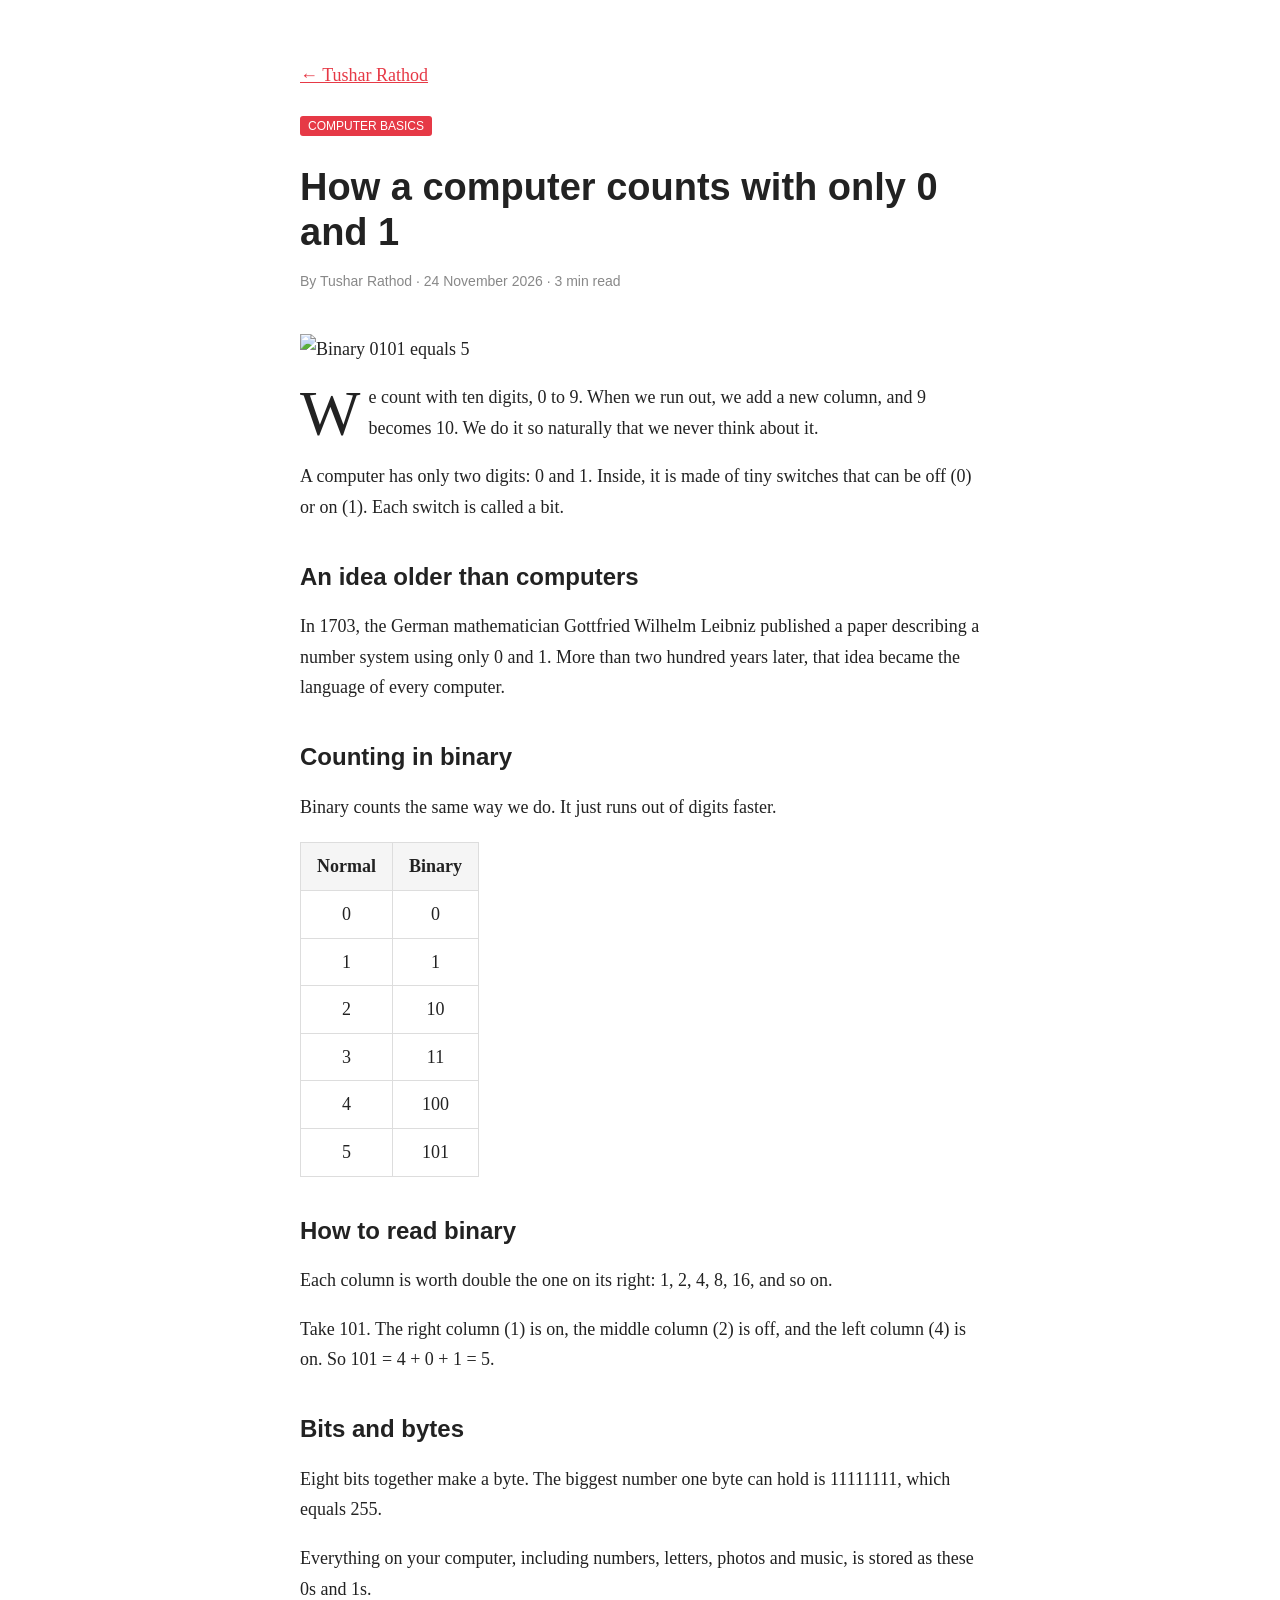
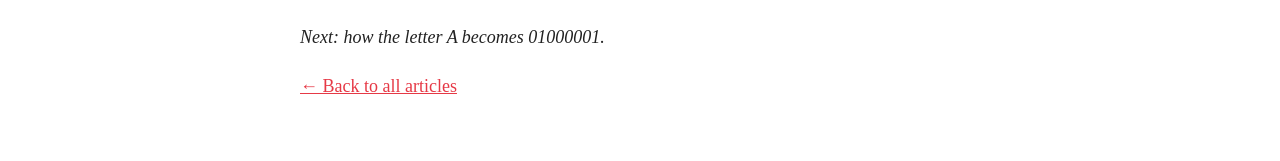
==== binary.html @ 79d94cbe "Enhance binary.html with meta tags and content updates" ====
<!DOCTYPE html>
<html>
  <head>
    <meta charset="UTF-8">
    <meta name="viewport" content="width=device-width, initial-scale=1">
    <title>How a computer counts with only 0 and 1</title>
    <link rel="stylesheet" href="style.css">
  </head>
  <body>
    <p><a href="index.html">← Tushar Rathod</a></p>

    <span class="tag">Computer Basics</span>
    <h1>How a computer counts with only 0 and 1</h1>
    <p class="meta">By Tushar Rathod · 24 November 2026 · 3 min read</p>

    <img src="binary-cover.png" alt="Binary 0101 equals 5" width="100%">

    <p class="lead">We count with ten digits, 0 to 9. When we run out, we add a new column, and 9 becomes 10. We do it so naturally that we never think about it.</p>

    <p>A computer has only two digits: 0 and 1. Inside, it is made of tiny switches that can be off (0) or on (1). Each switch is called a bit.</p>

    <h2>An idea older than computers</h2>
    <p>In 1703, the German mathematician Gottfried Wilhelm Leibniz published a paper describing a number system using only 0 and 1. More than two hundred years later, that idea became the language of every computer.</p>

    <h2>Counting in binary</h2>
    <p>Binary counts the same way we do. It just runs out of digits faster.</p>
    <table>
      <tr><th>Normal</th><th>Binary</th></tr>
      <tr><td>0</td><td>0</td></tr>
      <tr><td>1</td><td>1</td></tr>
      <tr><td>2</td><td>10</td></tr>
      <tr><td>3</td><td>11</td></tr>
      <tr><td>4</td><td>100</td></tr>
      <tr><td>5</td><td>101</td></tr>
    </table>

    <h2>How to read binary</h2>
    <p>Each column is worth double the one on its right: 1, 2, 4, 8, 16, and so on.</p>
    <p>Take 101. The right column (1) is on, the middle column (2) is off, and the left column (4) is on. So 101 = 4 + 0 + 1 = 5.</p>

    <h2>Bits and bytes</h2>
    <p>Eight bits together make a byte. The biggest number one byte can hold is 11111111, which equals 255.</p>
    <p>Everything on your computer, including numbers, letters, photos and music, is stored as these 0s and 1s.</p>

    <p><em>Next: how the letter A becomes 01000001.</em></p>

    <p><a href="index.html">← Back to all articles</a></p>
  </body>
</html>
---- style.css ----
body {
  font-family: Georgia, serif;
  max-width: 680px;
  margin: 60px auto;
  padding: 0 20px;
  font-size: 18px;
  line-height: 1.7;
  color: #222;
}

h1, h2 {
  font-family: Arial, sans-serif;
  line-height: 1.2;
}

h1 { font-size: 38px; margin-bottom: 8px; }
h2 { font-size: 24px; margin-top: 40px; }

.tag {
  background: #e63946;
  color: white;
  font-family: Arial, sans-serif;
  font-size: 12px;
  padding: 3px 8px;
  border-radius: 3px;
  text-transform: uppercase;
}

.meta {
  color: #888;
  font-family: Arial, sans-serif;
  font-size: 14px;
  margin-bottom: 40px;
}

.lead::first-letter {
  float: left;
  font-size: 64px;
  line-height: 1;
  padding-right: 8px;
}

table { border-collapse: collapse; margin: 20px 0; }
th, td { border: 1px solid #ddd; padding: 8px 16px; text-align: center; }
th { background: #f5f5f5; }

a { color: #e63946; }
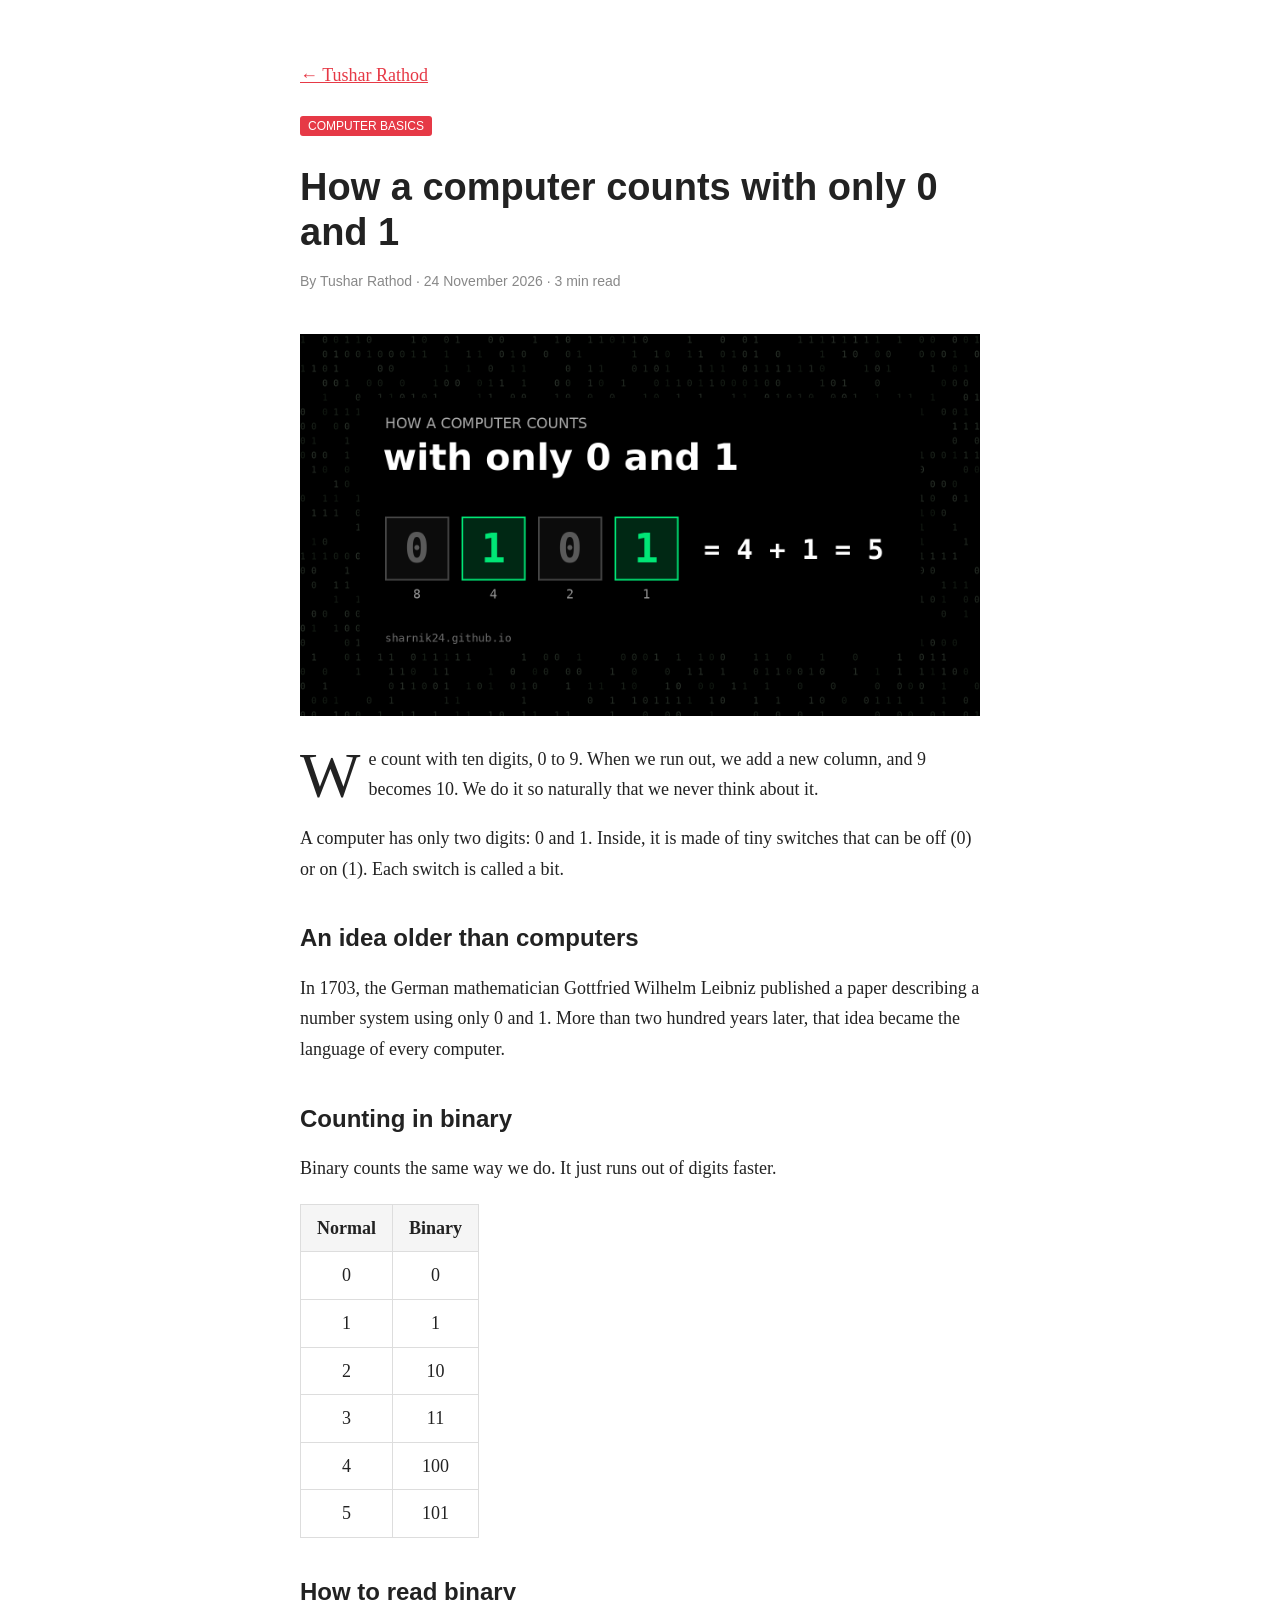
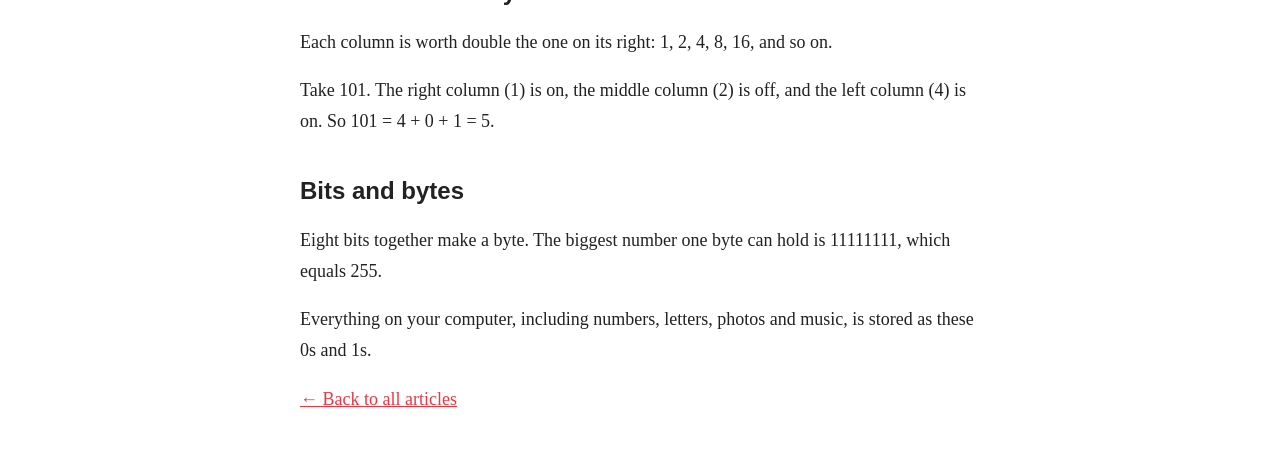
==== commit 5f2cba7d: "Remove reference to letter A in binary explanation Removed the line about how the letter A becomes 0" ====
--- a/binary.html
+++ b/binary.html
@@ -42,7 +42,7 @@
     <p>Eight bits together make a byte. The biggest number one byte can hold is 11111111, which equals 255.</p>
     <p>Everything on your computer, including numbers, letters, photos and music, is stored as these 0s and 1s.</p>
 
-    <p><em>Next: how the letter A becomes 01000001.</em></p>
+
 
     <p><a href="index.html">← Back to all articles</a></p>
   </body>
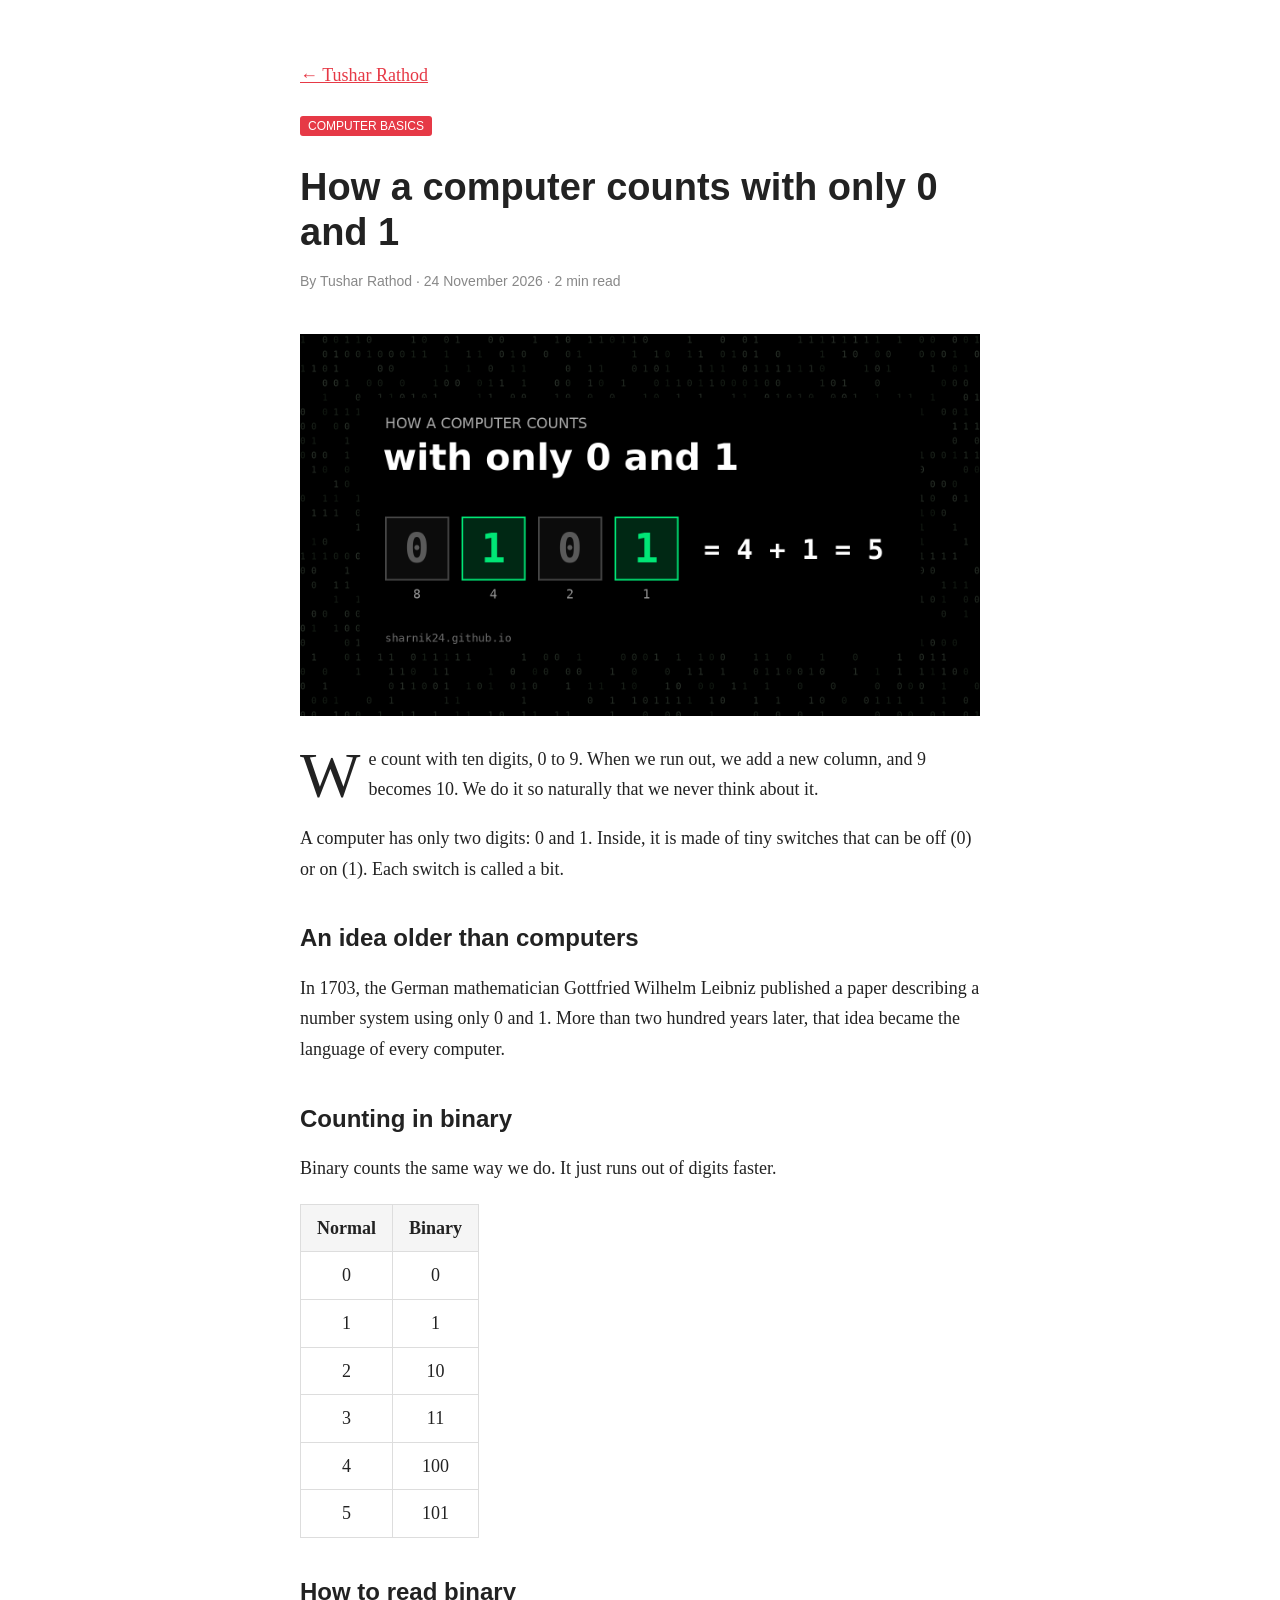
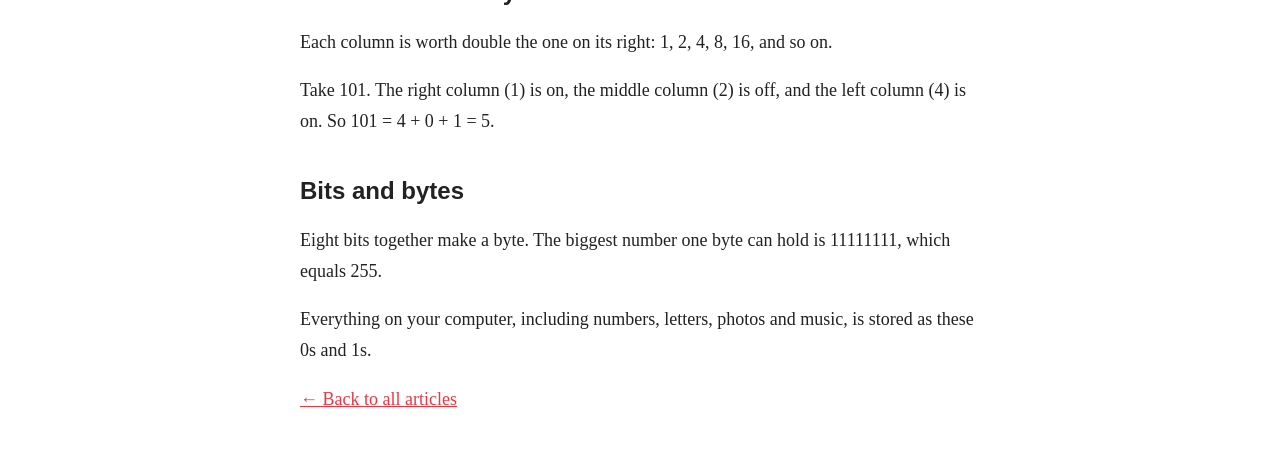
==== commit ec82efeb: "Update reading time in binary.html" ====
--- a/binary.html
+++ b/binary.html
@@ -11,7 +11,7 @@
 
     <span class="tag">Computer Basics</span>
     <h1>How a computer counts with only 0 and 1</h1>
-    <p class="meta">By Tushar Rathod · 24 November 2026 · 3 min read</p>
+    <p class="meta">By Tushar Rathod · 24 November 2026 · 2 min read</p>
 
     <img src="binary-cover.png" alt="Binary 0101 equals 5" width="100%">
 
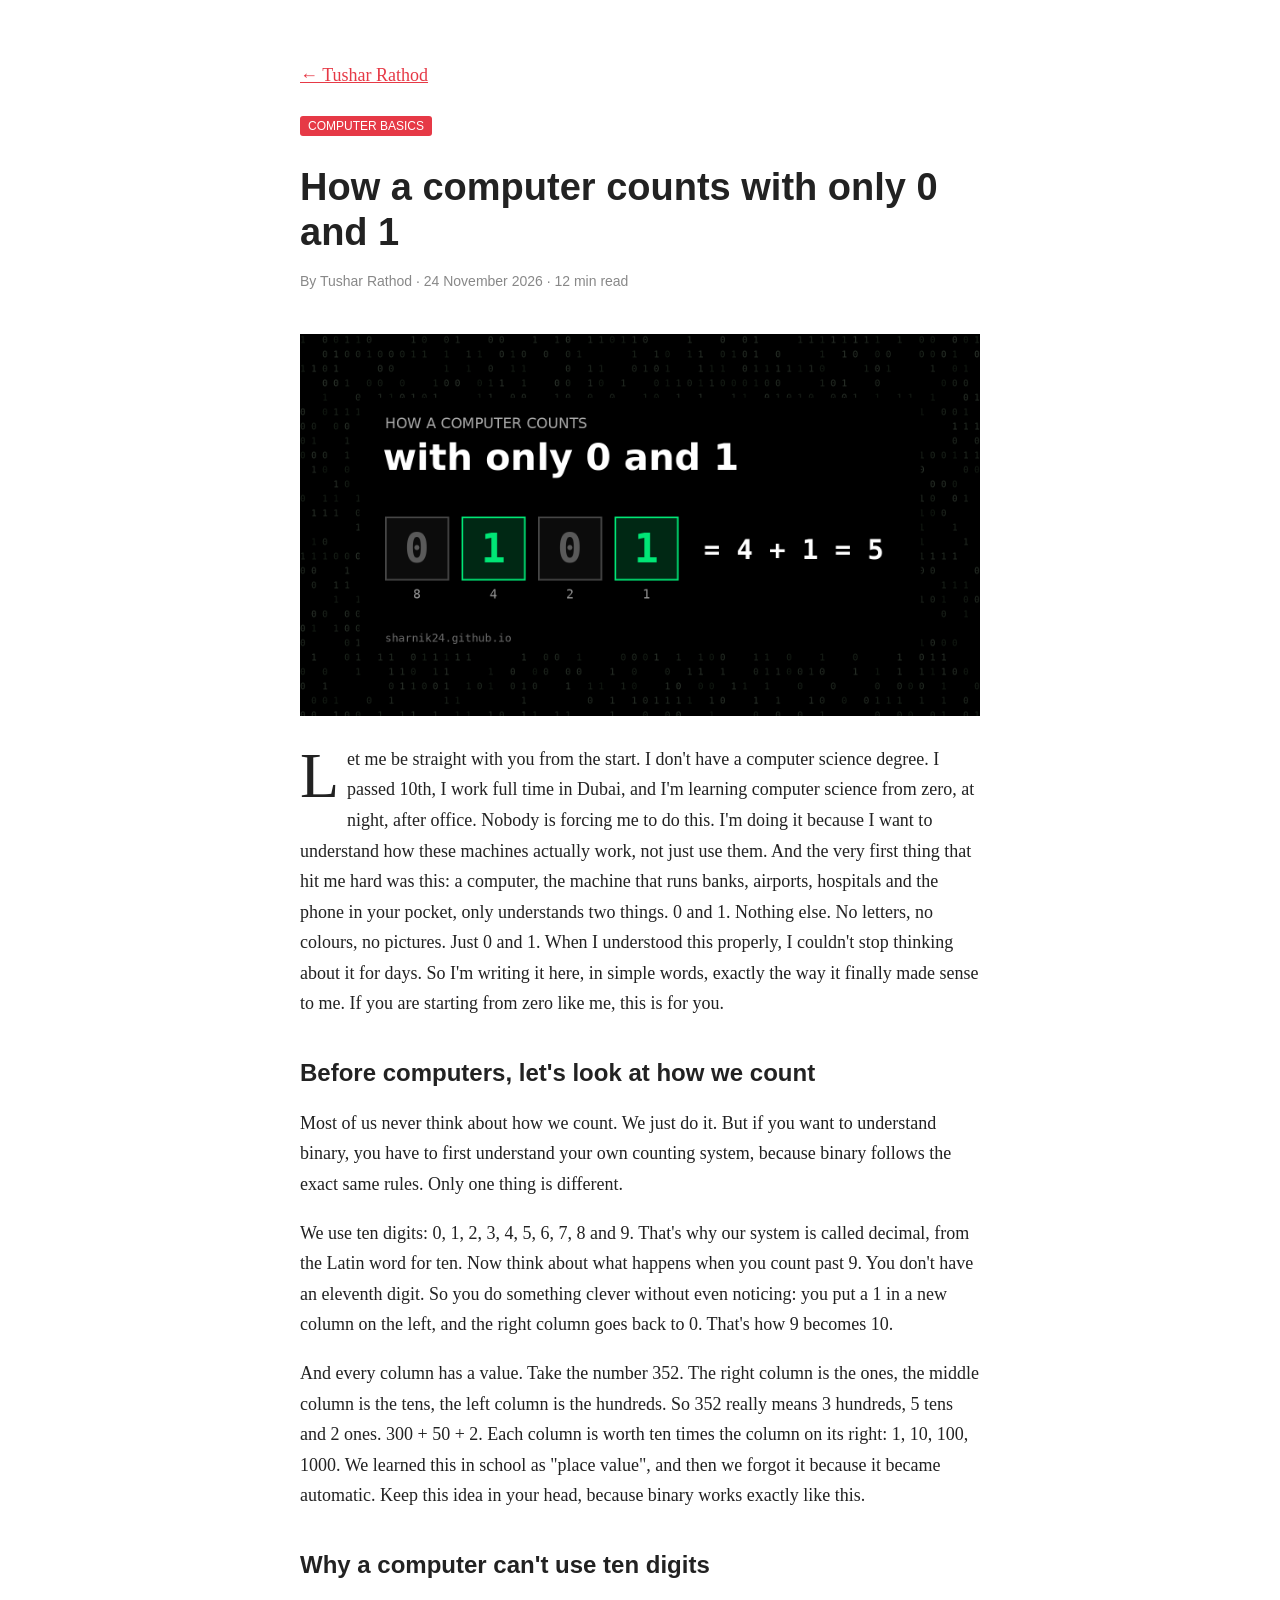
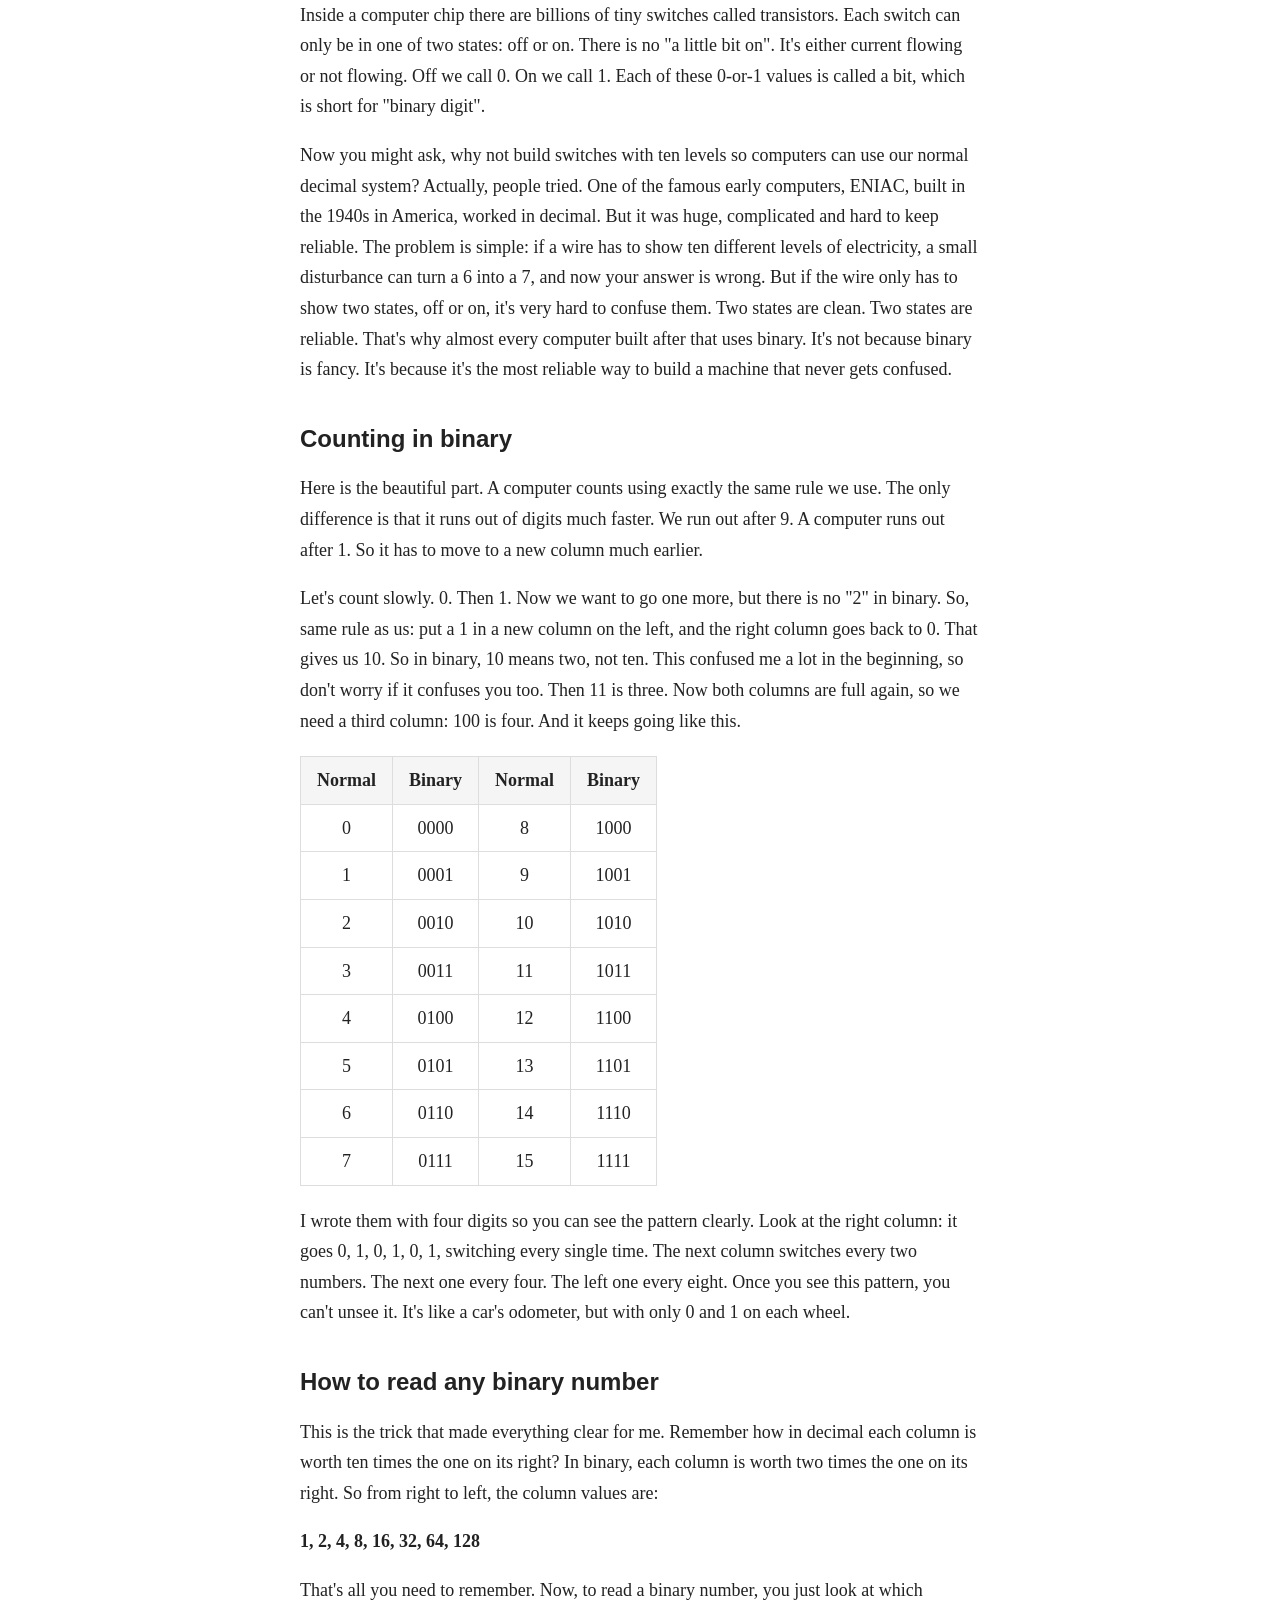
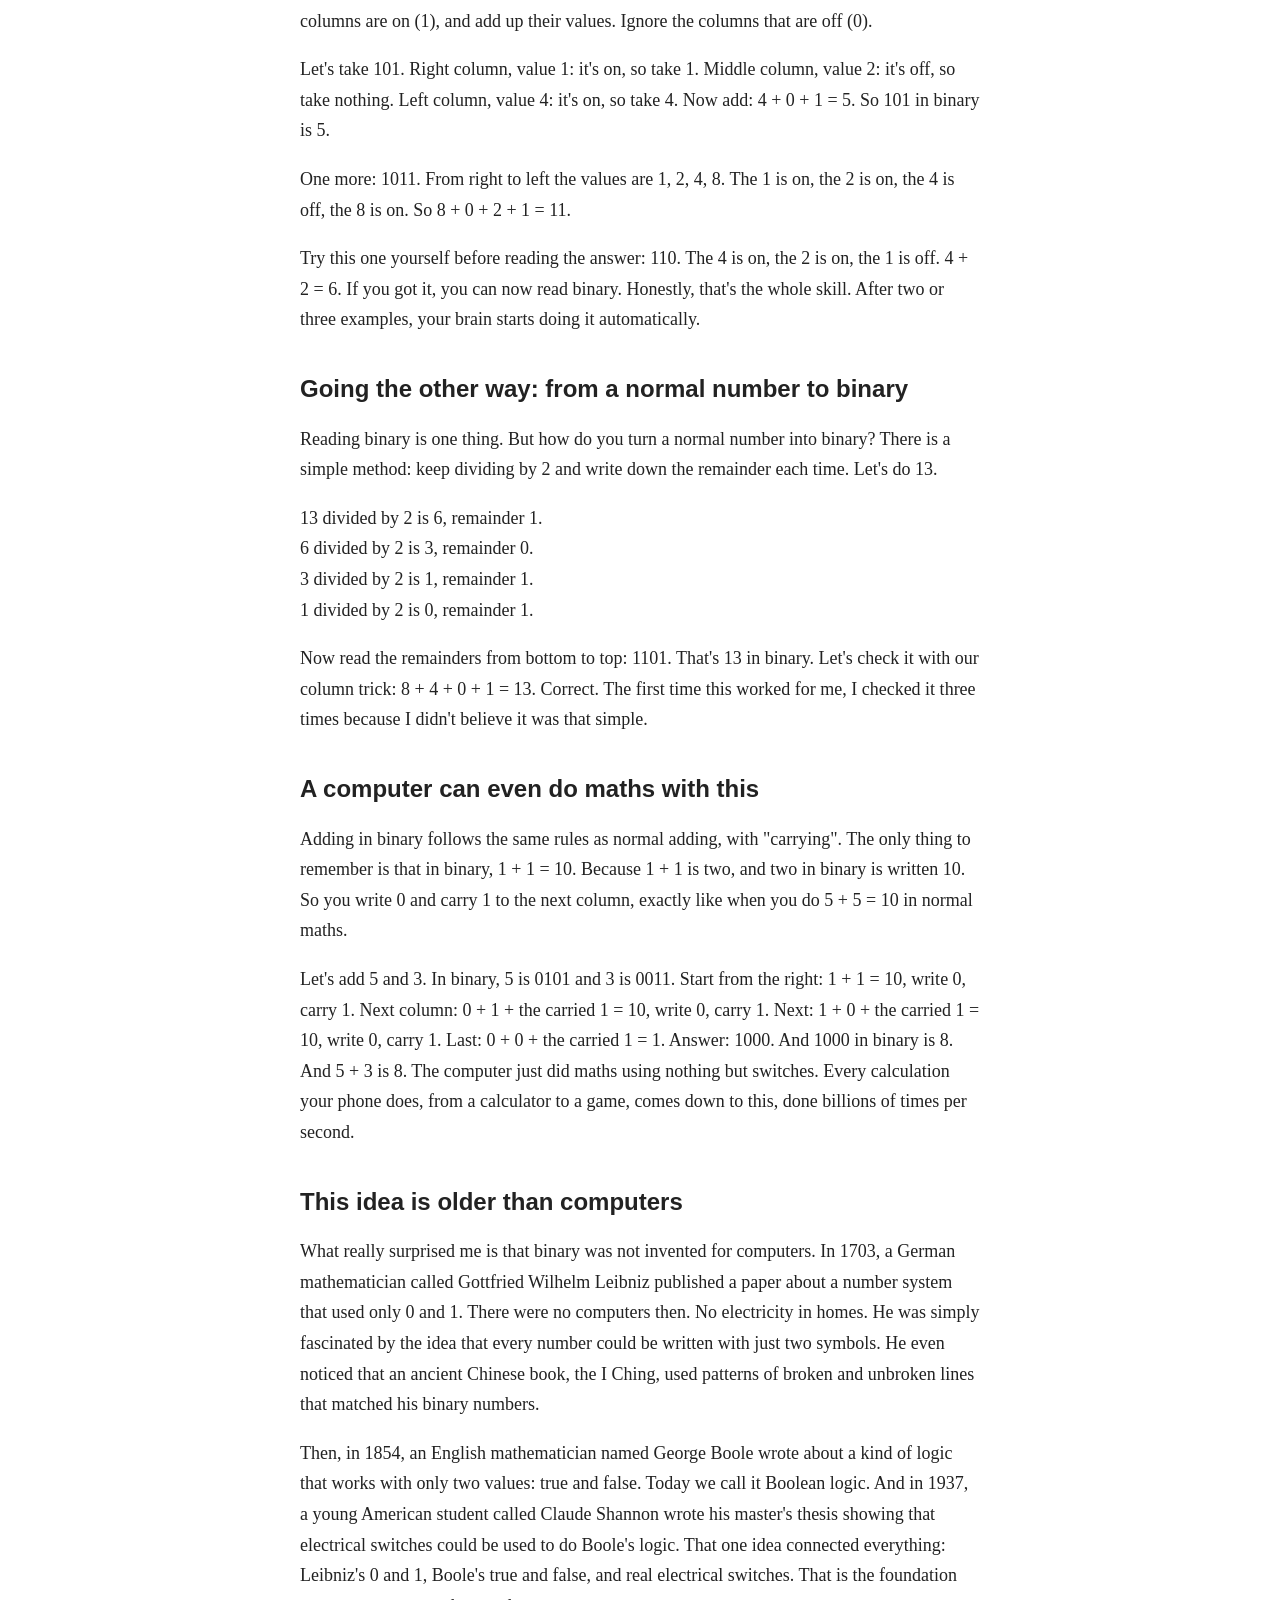
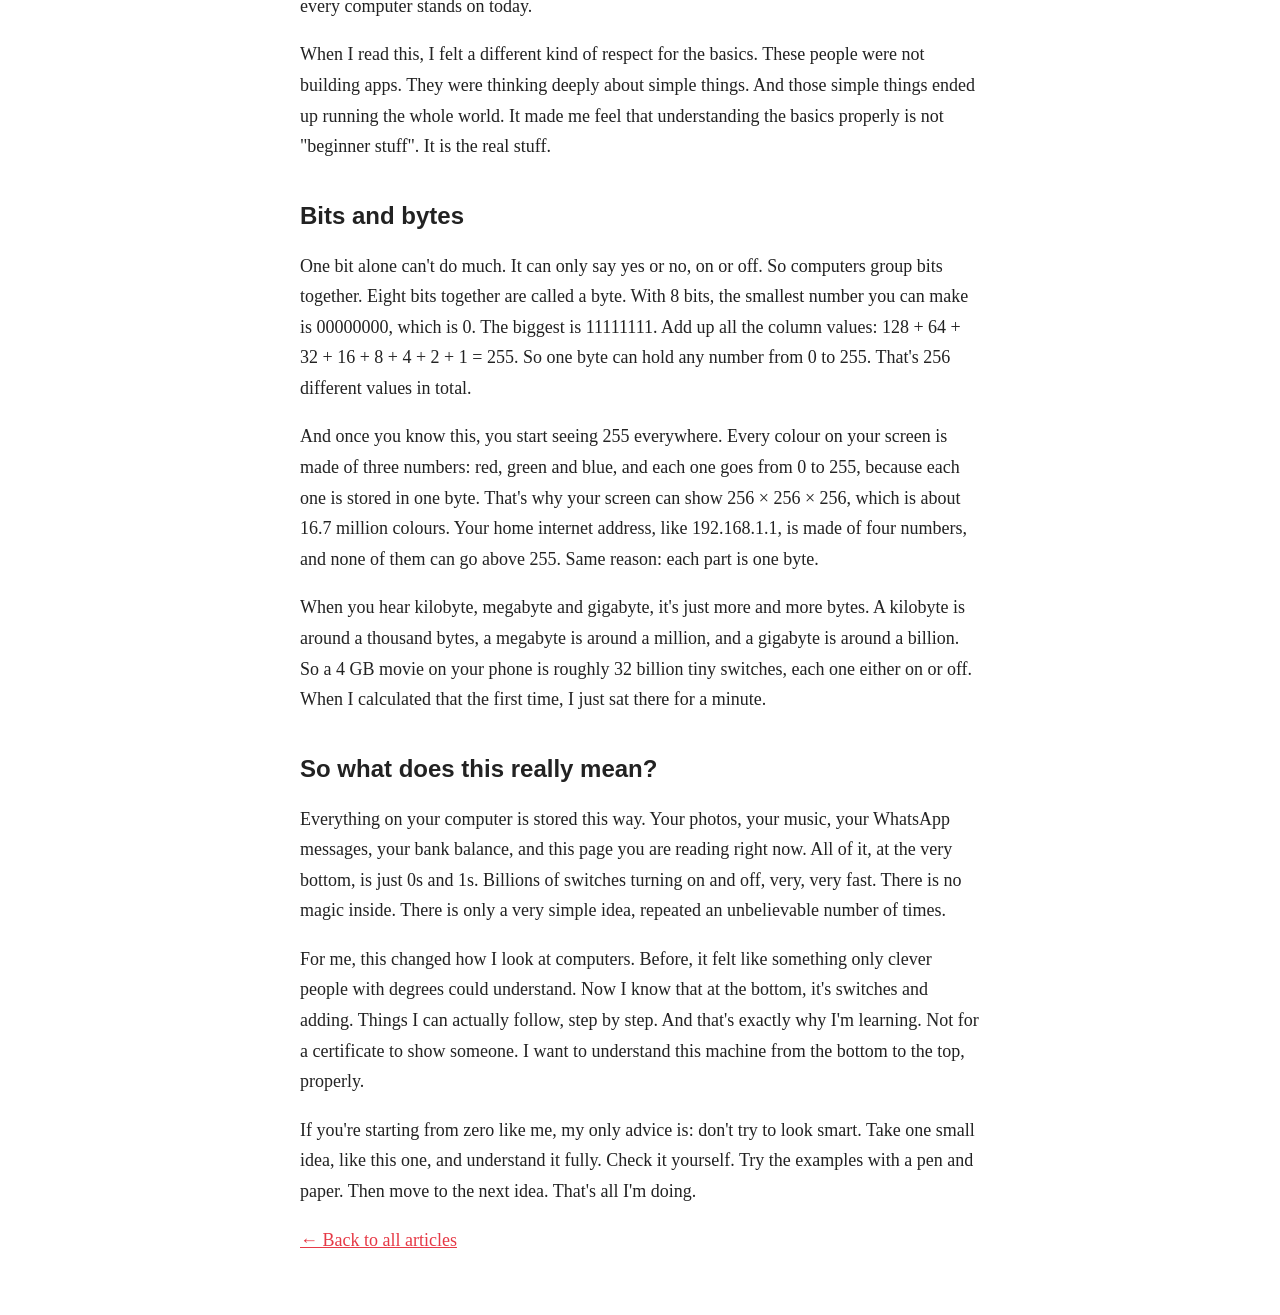
==== commit 4dd6dd49: "Update content and structure in binary.html" ====
--- a/binary.html
+++ b/binary.html
@@ -11,38 +11,73 @@
 
     <span class="tag">Computer Basics</span>
     <h1>How a computer counts with only 0 and 1</h1>
-    <p class="meta">By Tushar Rathod · 24 November 2026 · 2 min read</p>
+    <p class="meta">By Tushar Rathod · 24 November 2026 · 12 min read</p>
 
     <img src="binary-cover.png" alt="Binary 0101 equals 5" width="100%">
 
-    <p class="lead">We count with ten digits, 0 to 9. When we run out, we add a new column, and 9 becomes 10. We do it so naturally that we never think about it.</p>
+    <p class="lead">Let me be straight with you from the start. I don't have a computer science degree. I passed 10th, I work full time in Dubai, and I'm learning computer science from zero, at night, after office. Nobody is forcing me to do this. I'm doing it because I want to understand how these machines actually work, not just use them. And the very first thing that hit me hard was this: a computer, the machine that runs banks, airports, hospitals and the phone in your pocket, only understands two things. 0 and 1. Nothing else. No letters, no colours, no pictures. Just 0 and 1. When I understood this properly, I couldn't stop thinking about it for days. So I'm writing it here, in simple words, exactly the way it finally made sense to me. If you are starting from zero like me, this is for you.</p>
 
-    <p>A computer has only two digits: 0 and 1. Inside, it is made of tiny switches that can be off (0) or on (1). Each switch is called a bit.</p>
+    <h2>Before computers, let's look at how we count</h2>
+    <p>Most of us never think about how we count. We just do it. But if you want to understand binary, you have to first understand your own counting system, because binary follows the exact same rules. Only one thing is different.</p>
+    <p>We use ten digits: 0, 1, 2, 3, 4, 5, 6, 7, 8 and 9. That's why our system is called decimal, from the Latin word for ten. Now think about what happens when you count past 9. You don't have an eleventh digit. So you do something clever without even noticing: you put a 1 in a new column on the left, and the right column goes back to 0. That's how 9 becomes 10.</p>
+    <p>And every column has a value. Take the number 352. The right column is the ones, the middle column is the tens, the left column is the hundreds. So 352 really means 3 hundreds, 5 tens and 2 ones. 300 + 50 + 2. Each column is worth ten times the column on its right: 1, 10, 100, 1000. We learned this in school as "place value", and then we forgot it because it became automatic. Keep this idea in your head, because binary works exactly like this.</p>
 
-    <h2>An idea older than computers</h2>
-    <p>In 1703, the German mathematician Gottfried Wilhelm Leibniz published a paper describing a number system using only 0 and 1. More than two hundred years later, that idea became the language of every computer.</p>
+    <h2>Why a computer can't use ten digits</h2>
+    <p>Inside a computer chip there are billions of tiny switches called transistors. Each switch can only be in one of two states: off or on. There is no "a little bit on". It's either current flowing or not flowing. Off we call 0. On we call 1. Each of these 0-or-1 values is called a bit, which is short for "binary digit".</p>
+    <p>Now you might ask, why not build switches with ten levels so computers can use our normal decimal system? Actually, people tried. One of the famous early computers, ENIAC, built in the 1940s in America, worked in decimal. But it was huge, complicated and hard to keep reliable. The problem is simple: if a wire has to show ten different levels of electricity, a small disturbance can turn a 6 into a 7, and now your answer is wrong. But if the wire only has to show two states, off or on, it's very hard to confuse them. Two states are clean. Two states are reliable. That's why almost every computer built after that uses binary. It's not because binary is fancy. It's because it's the most reliable way to build a machine that never gets confused.</p>
 
     <h2>Counting in binary</h2>
-    <p>Binary counts the same way we do. It just runs out of digits faster.</p>
+    <p>Here is the beautiful part. A computer counts using exactly the same rule we use. The only difference is that it runs out of digits much faster. We run out after 9. A computer runs out after 1. So it has to move to a new column much earlier.</p>
+    <p>Let's count slowly. 0. Then 1. Now we want to go one more, but there is no "2" in binary. So, same rule as us: put a 1 in a new column on the left, and the right column goes back to 0. That gives us 10. So in binary, 10 means two, not ten. This confused me a lot in the beginning, so don't worry if it confuses you too. Then 11 is three. Now both columns are full again, so we need a third column: 100 is four. And it keeps going like this.</p>
+
     <table>
-      <tr><th>Normal</th><th>Binary</th></tr>
-      <tr><td>0</td><td>0</td></tr>
-      <tr><td>1</td><td>1</td></tr>
-      <tr><td>2</td><td>10</td></tr>
-      <tr><td>3</td><td>11</td></tr>
-      <tr><td>4</td><td>100</td></tr>
-      <tr><td>5</td><td>101</td></tr>
+      <tr><th>Normal</th><th>Binary</th><th>Normal</th><th>Binary</th></tr>
+      <tr><td>0</td><td>0000</td><td>8</td><td>1000</td></tr>
+      <tr><td>1</td><td>0001</td><td>9</td><td>1001</td></tr>
+      <tr><td>2</td><td>0010</td><td>10</td><td>1010</td></tr>
+      <tr><td>3</td><td>0011</td><td>11</td><td>1011</td></tr>
+      <tr><td>4</td><td>0100</td><td>12</td><td>1100</td></tr>
+      <tr><td>5</td><td>0101</td><td>13</td><td>1101</td></tr>
+      <tr><td>6</td><td>0110</td><td>14</td><td>1110</td></tr>
+      <tr><td>7</td><td>0111</td><td>15</td><td>1111</td></tr>
     </table>
 
-    <h2>How to read binary</h2>
-    <p>Each column is worth double the one on its right: 1, 2, 4, 8, 16, and so on.</p>
-    <p>Take 101. The right column (1) is on, the middle column (2) is off, and the left column (4) is on. So 101 = 4 + 0 + 1 = 5.</p>
+    <p>I wrote them with four digits so you can see the pattern clearly. Look at the right column: it goes 0, 1, 0, 1, 0, 1, switching every single time. The next column switches every two numbers. The next one every four. The left one every eight. Once you see this pattern, you can't unsee it. It's like a car's odometer, but with only 0 and 1 on each wheel.</p>
+
+    <h2>How to read any binary number</h2>
+    <p>This is the trick that made everything clear for me. Remember how in decimal each column is worth ten times the one on its right? In binary, each column is worth two times the one on its right. So from right to left, the column values are:</p>
+    <p><strong>1, 2, 4, 8, 16, 32, 64, 128</strong></p>
+    <p>That's all you need to remember. Now, to read a binary number, you just look at which columns are on (1), and add up their values. Ignore the columns that are off (0).</p>
+    <p>Let's take 101. Right column, value 1: it's on, so take 1. Middle column, value 2: it's off, so take nothing. Left column, value 4: it's on, so take 4. Now add: 4 + 0 + 1 = 5. So 101 in binary is 5.</p>
+    <p>One more: 1011. From right to left the values are 1, 2, 4, 8. The 1 is on, the 2 is on, the 4 is off, the 8 is on. So 8 + 0 + 2 + 1 = 11.</p>
+    <p>Try this one yourself before reading the answer: 110. The 4 is on, the 2 is on, the 1 is off. 4 + 2 = 6. If you got it, you can now read binary. Honestly, that's the whole skill. After two or three examples, your brain starts doing it automatically.</p>
+
+    <h2>Going the other way: from a normal number to binary</h2>
+    <p>Reading binary is one thing. But how do you turn a normal number into binary? There is a simple method: keep dividing by 2 and write down the remainder each time. Let's do 13.</p>
+    <p>13 divided by 2 is 6, remainder 1.<br>
+    6 divided by 2 is 3, remainder 0.<br>
+    3 divided by 2 is 1, remainder 1.<br>
+    1 divided by 2 is 0, remainder 1.</p>
+    <p>Now read the remainders from bottom to top: 1101. That's 13 in binary. Let's check it with our column trick: 8 + 4 + 0 + 1 = 13. Correct. The first time this worked for me, I checked it three times because I didn't believe it was that simple.</p>
+
+    <h2>A computer can even do maths with this</h2>
+    <p>Adding in binary follows the same rules as normal adding, with "carrying". The only thing to remember is that in binary, 1 + 1 = 10. Because 1 + 1 is two, and two in binary is written 10. So you write 0 and carry 1 to the next column, exactly like when you do 5 + 5 = 10 in normal maths.</p>
+    <p>Let's add 5 and 3. In binary, 5 is 0101 and 3 is 0011. Start from the right: 1 + 1 = 10, write 0, carry 1. Next column: 0 + 1 + the carried 1 = 10, write 0, carry 1. Next: 1 + 0 + the carried 1 = 10, write 0, carry 1. Last: 0 + 0 + the carried 1 = 1. Answer: 1000. And 1000 in binary is 8. And 5 + 3 is 8. The computer just did maths using nothing but switches. Every calculation your phone does, from a calculator to a game, comes down to this, done billions of times per second.</p>
+
+    <h2>This idea is older than computers</h2>
+    <p>What really surprised me is that binary was not invented for computers. In 1703, a German mathematician called Gottfried Wilhelm Leibniz published a paper about a number system that used only 0 and 1. There were no computers then. No electricity in homes. He was simply fascinated by the idea that every number could be written with just two symbols. He even noticed that an ancient Chinese book, the I Ching, used patterns of broken and unbroken lines that matched his binary numbers.</p>
+    <p>Then, in 1854, an English mathematician named George Boole wrote about a kind of logic that works with only two values: true and false. Today we call it Boolean logic. And in 1937, a young American student called Claude Shannon wrote his master's thesis showing that electrical switches could be used to do Boole's logic. That one idea connected everything: Leibniz's 0 and 1, Boole's true and false, and real electrical switches. That is the foundation every computer stands on today.</p>
+    <p>When I read this, I felt a different kind of respect for the basics. These people were not building apps. They were thinking deeply about simple things. And those simple things ended up running the whole world. It made me feel that understanding the basics properly is not "beginner stuff". It is the real stuff.</p>
 
     <h2>Bits and bytes</h2>
-    <p>Eight bits together make a byte. The biggest number one byte can hold is 11111111, which equals 255.</p>
-    <p>Everything on your computer, including numbers, letters, photos and music, is stored as these 0s and 1s.</p>
+    <p>One bit alone can't do much. It can only say yes or no, on or off. So computers group bits together. Eight bits together are called a byte. With 8 bits, the smallest number you can make is 00000000, which is 0. The biggest is 11111111. Add up all the column values: 128 + 64 + 32 + 16 + 8 + 4 + 2 + 1 = 255. So one byte can hold any number from 0 to 255. That's 256 different values in total.</p>
+    <p>And once you know this, you start seeing 255 everywhere. Every colour on your screen is made of three numbers: red, green and blue, and each one goes from 0 to 255, because each one is stored in one byte. That's why your screen can show 256 × 256 × 256, which is about 16.7 million colours. Your home internet address, like 192.168.1.1, is made of four numbers, and none of them can go above 255. Same reason: each part is one byte.</p>
+    <p>When you hear kilobyte, megabyte and gigabyte, it's just more and more bytes. A kilobyte is around a thousand bytes, a megabyte is around a million, and a gigabyte is around a billion. So a 4 GB movie on your phone is roughly 32 billion tiny switches, each one either on or off. When I calculated that the first time, I just sat there for a minute.</p>
 
-
+    <h2>So what does this really mean?</h2>
+    <p>Everything on your computer is stored this way. Your photos, your music, your WhatsApp messages, your bank balance, and this page you are reading right now. All of it, at the very bottom, is just 0s and 1s. Billions of switches turning on and off, very, very fast. There is no magic inside. There is only a very simple idea, repeated an unbelievable number of times.</p>
+    <p>For me, this changed how I look at computers. Before, it felt like something only clever people with degrees could understand. Now I know that at the bottom, it's switches and adding. Things I can actually follow, step by step. And that's exactly why I'm learning. Not for a certificate to show someone. I want to understand this machine from the bottom to the top, properly.</p>
+    <p>If you're starting from zero like me, my only advice is: don't try to look smart. Take one small idea, like this one, and understand it fully. Check it yourself. Try the examples with a pen and paper. Then move to the next idea. That's all I'm doing.</p>
 
     <p><a href="index.html">← Back to all articles</a></p>
   </body>
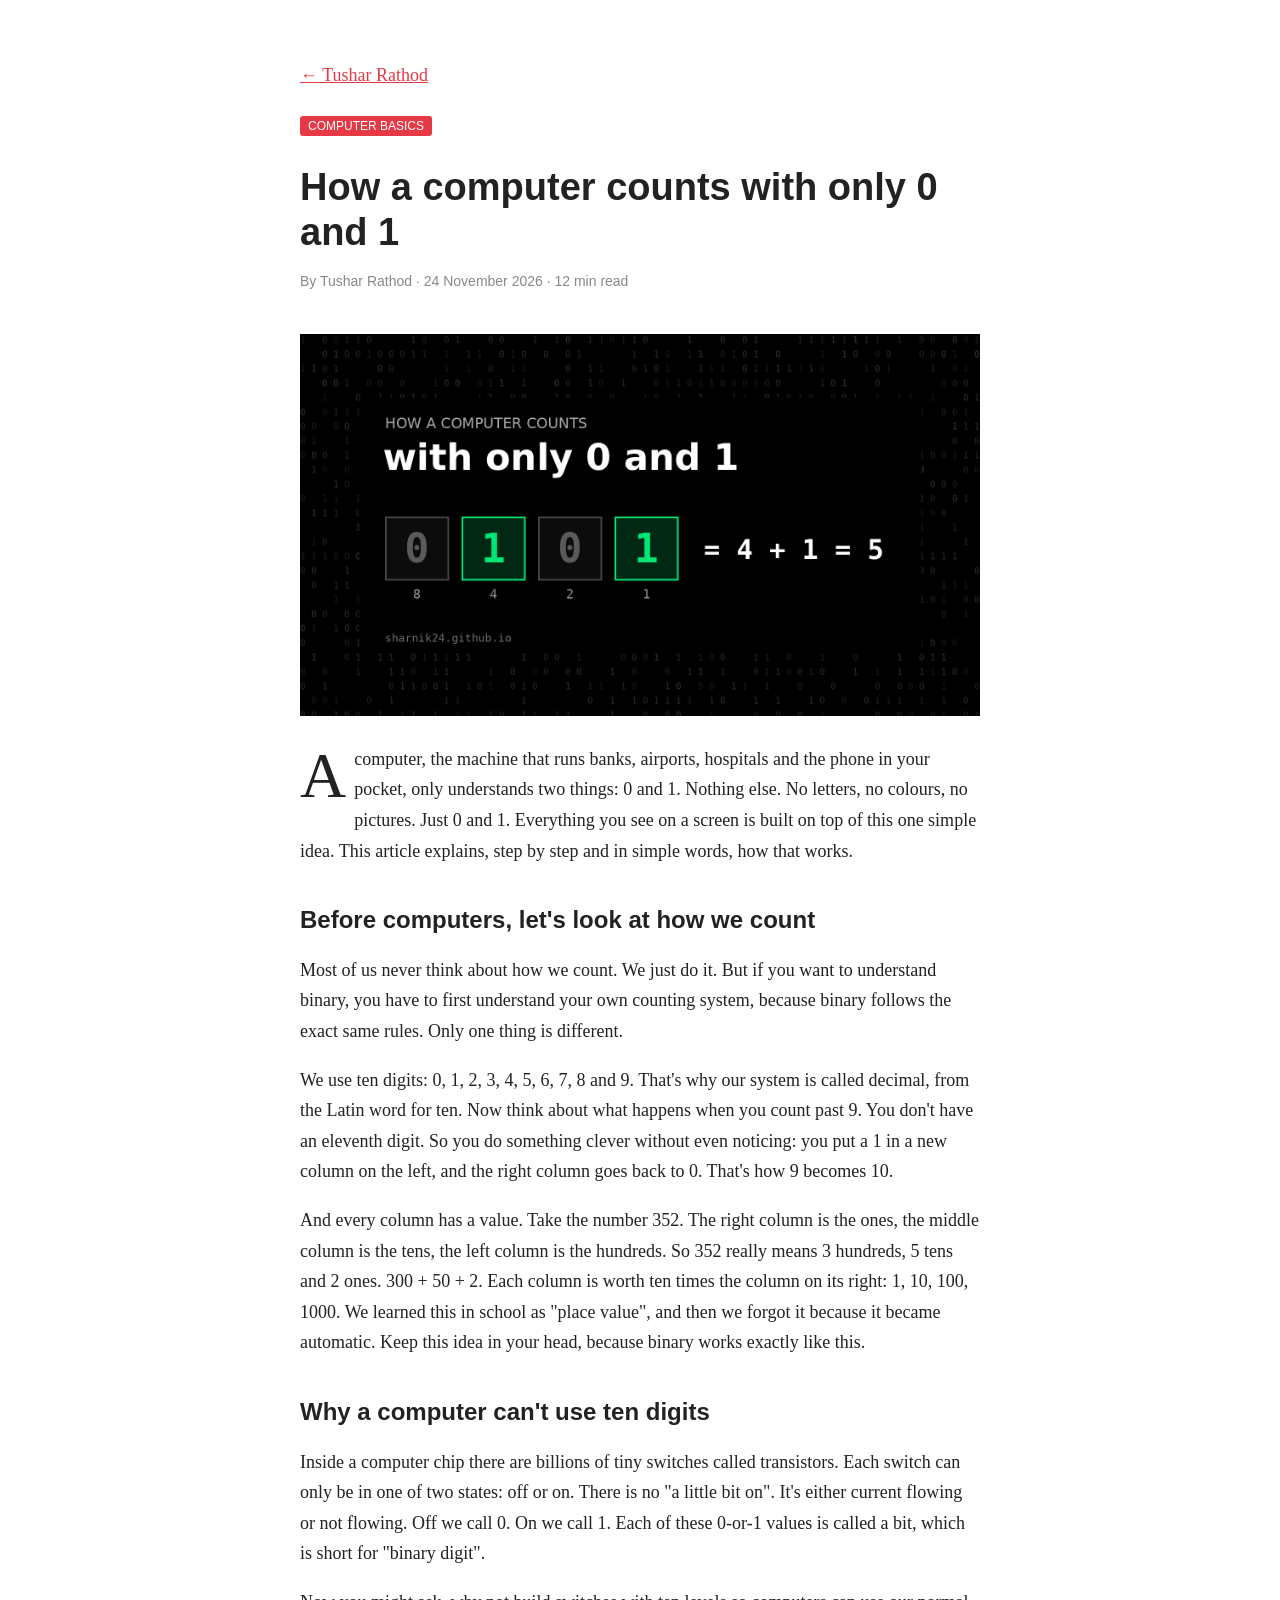
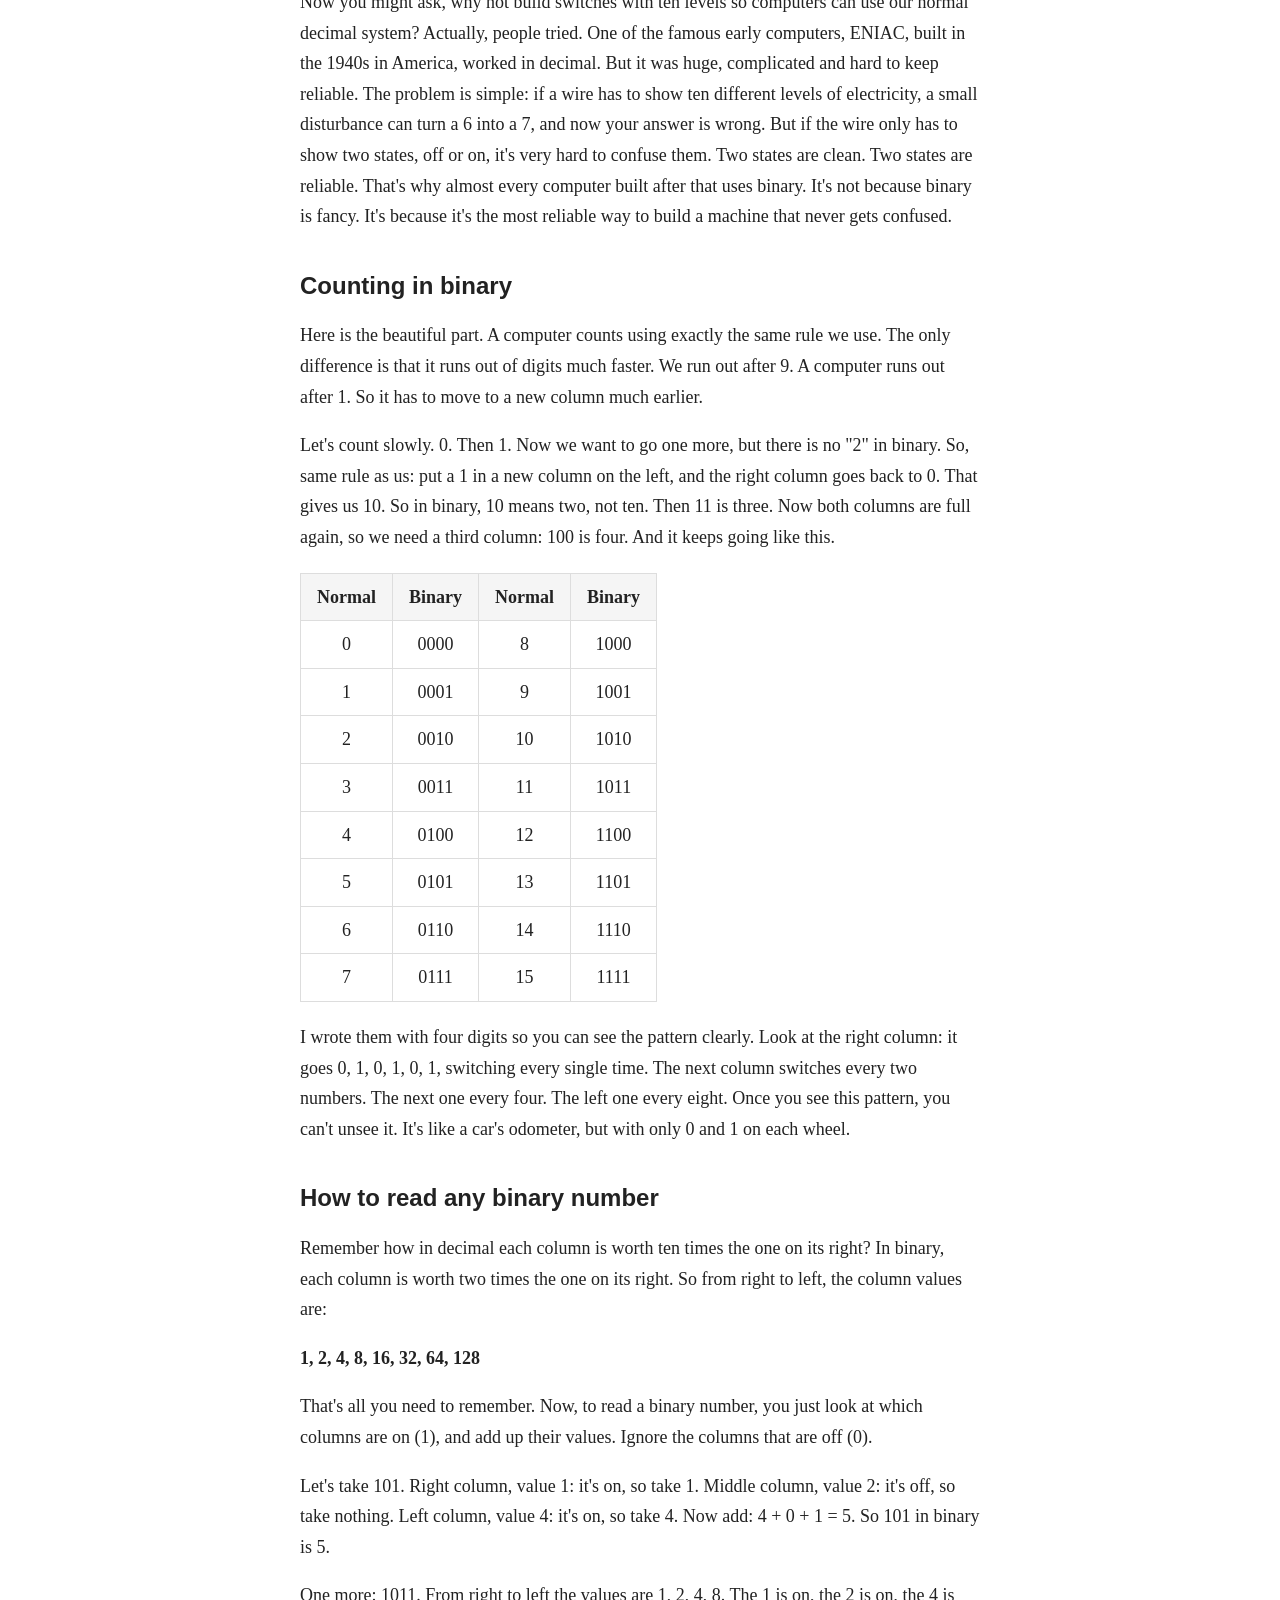
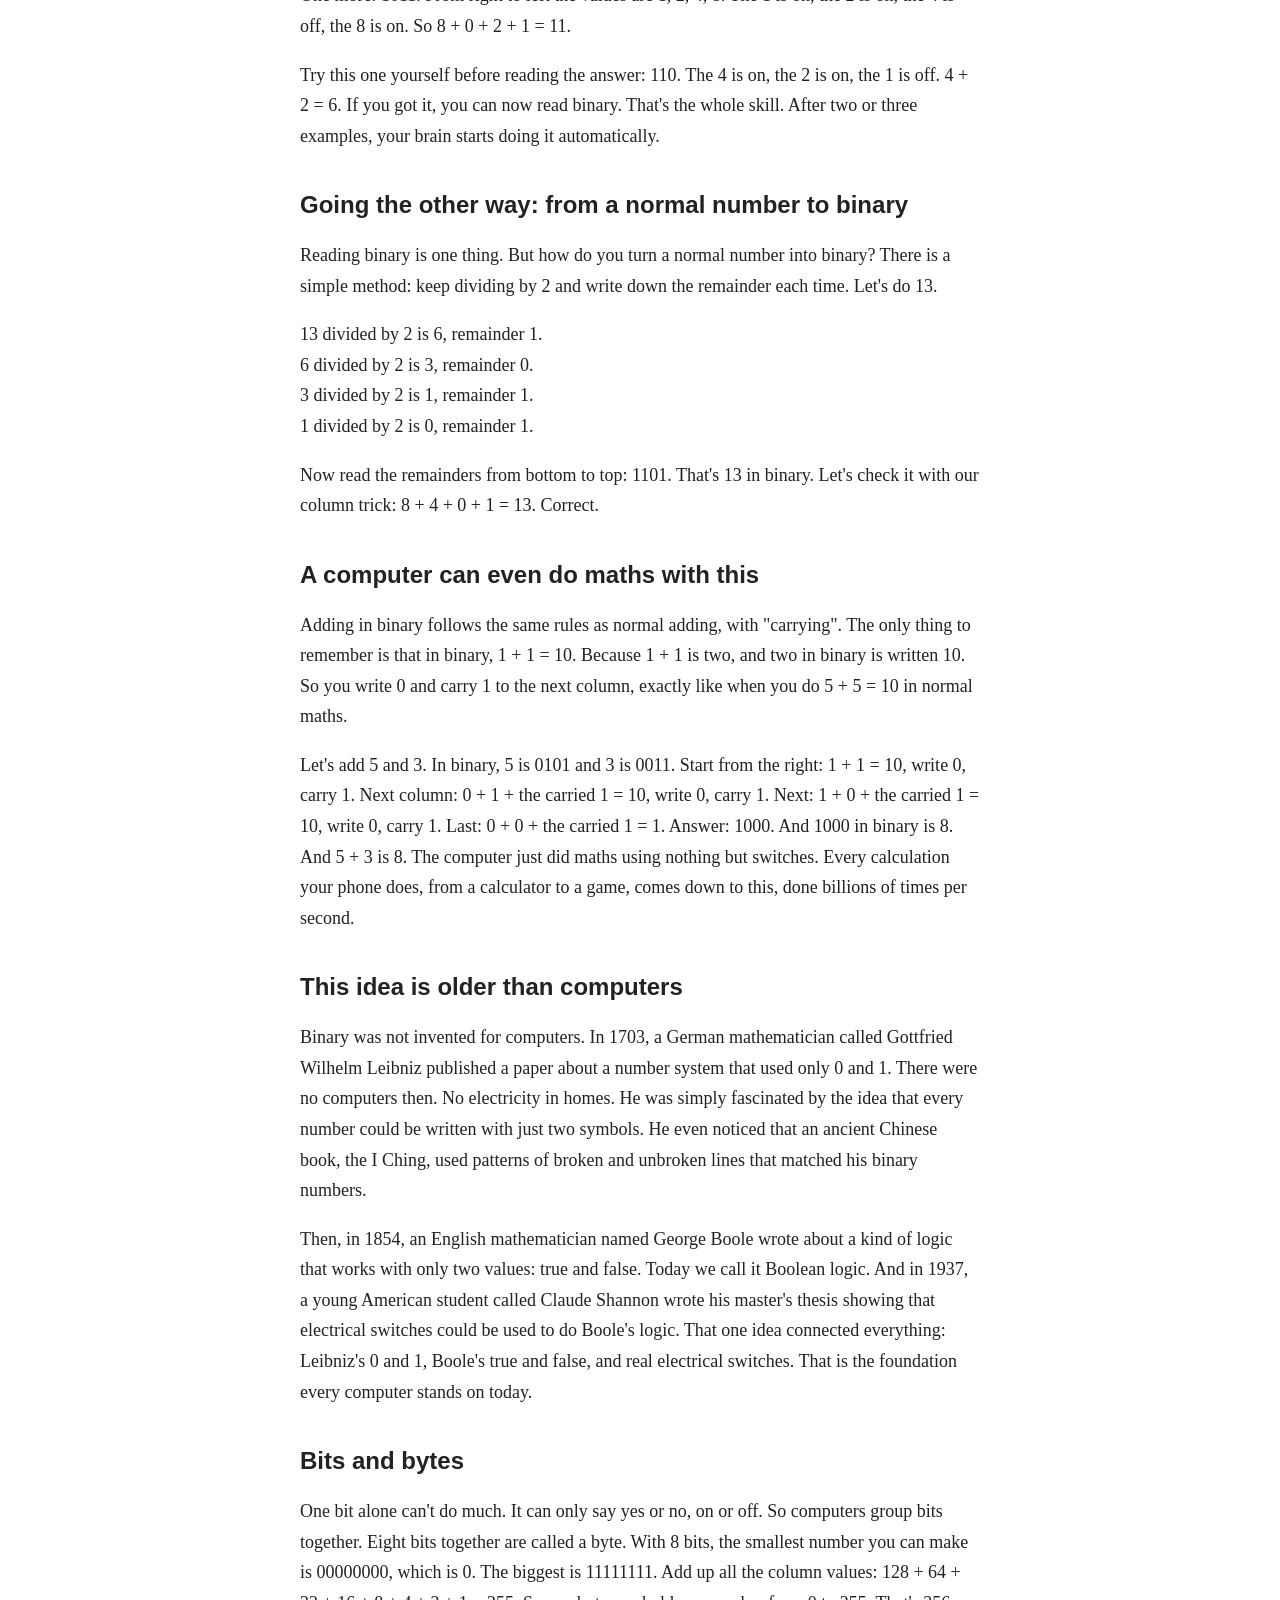
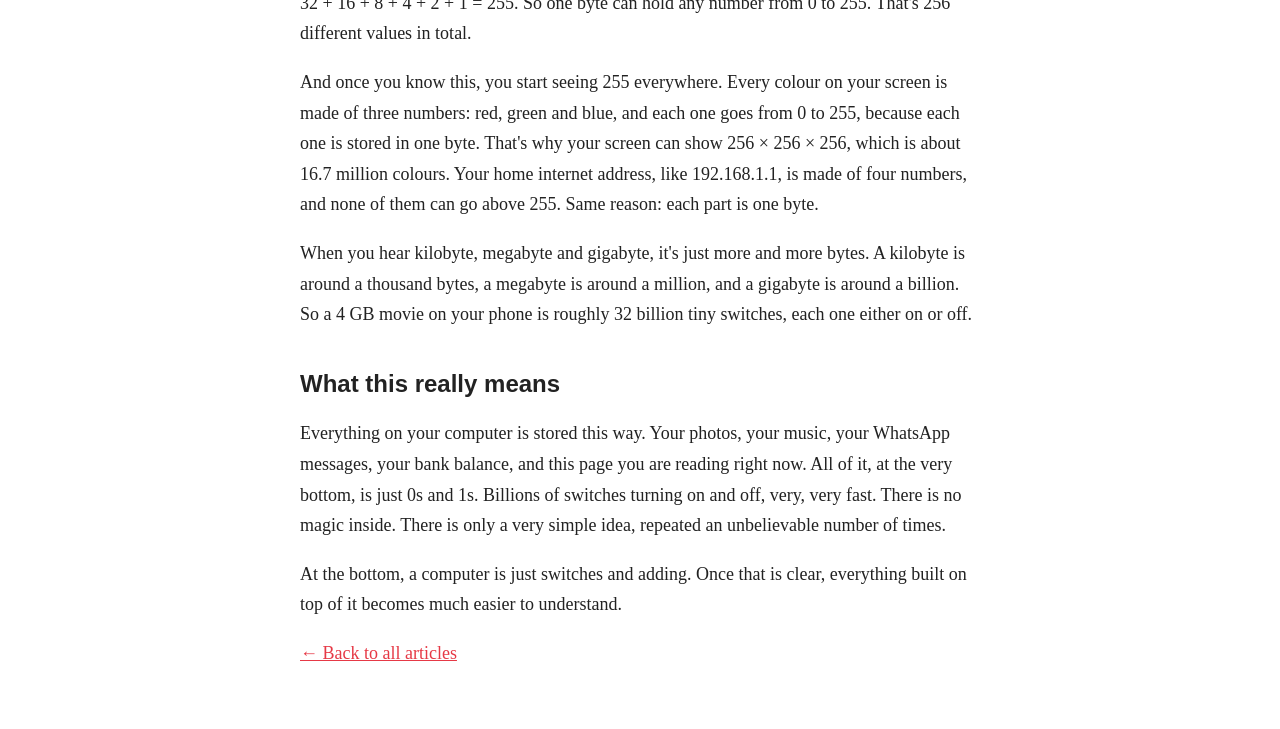
==== commit ebd8fa6e: "Revise content for clarity and conciseness" ====
--- a/binary.html
+++ b/binary.html
@@ -15,7 +15,7 @@
 
     <img src="binary-cover.png" alt="Binary 0101 equals 5" width="100%">
 
-    <p class="lead">Let me be straight with you from the start. I don't have a computer science degree. I passed 10th, I work full time in Dubai, and I'm learning computer science from zero, at night, after office. Nobody is forcing me to do this. I'm doing it because I want to understand how these machines actually work, not just use them. And the very first thing that hit me hard was this: a computer, the machine that runs banks, airports, hospitals and the phone in your pocket, only understands two things. 0 and 1. Nothing else. No letters, no colours, no pictures. Just 0 and 1. When I understood this properly, I couldn't stop thinking about it for days. So I'm writing it here, in simple words, exactly the way it finally made sense to me. If you are starting from zero like me, this is for you.</p>
+    <p class="lead">A computer, the machine that runs banks, airports, hospitals and the phone in your pocket, only understands two things: 0 and 1. Nothing else. No letters, no colours, no pictures. Just 0 and 1. Everything you see on a screen is built on top of this one simple idea. This article explains, step by step and in simple words, how that works.</p>
 
     <h2>Before computers, let's look at how we count</h2>
     <p>Most of us never think about how we count. We just do it. But if you want to understand binary, you have to first understand your own counting system, because binary follows the exact same rules. Only one thing is different.</p>
@@ -28,7 +28,7 @@
 
     <h2>Counting in binary</h2>
     <p>Here is the beautiful part. A computer counts using exactly the same rule we use. The only difference is that it runs out of digits much faster. We run out after 9. A computer runs out after 1. So it has to move to a new column much earlier.</p>
-    <p>Let's count slowly. 0. Then 1. Now we want to go one more, but there is no "2" in binary. So, same rule as us: put a 1 in a new column on the left, and the right column goes back to 0. That gives us 10. So in binary, 10 means two, not ten. This confused me a lot in the beginning, so don't worry if it confuses you too. Then 11 is three. Now both columns are full again, so we need a third column: 100 is four. And it keeps going like this.</p>
+    <p>Let's count slowly. 0. Then 1. Now we want to go one more, but there is no "2" in binary. So, same rule as us: put a 1 in a new column on the left, and the right column goes back to 0. That gives us 10. So in binary, 10 means two, not ten. Then 11 is three. Now both columns are full again, so we need a third column: 100 is four. And it keeps going like this.</p>
 
     <table>
       <tr><th>Normal</th><th>Binary</th><th>Normal</th><th>Binary</th></tr>
@@ -45,12 +45,12 @@
     <p>I wrote them with four digits so you can see the pattern clearly. Look at the right column: it goes 0, 1, 0, 1, 0, 1, switching every single time. The next column switches every two numbers. The next one every four. The left one every eight. Once you see this pattern, you can't unsee it. It's like a car's odometer, but with only 0 and 1 on each wheel.</p>
 
     <h2>How to read any binary number</h2>
-    <p>This is the trick that made everything clear for me. Remember how in decimal each column is worth ten times the one on its right? In binary, each column is worth two times the one on its right. So from right to left, the column values are:</p>
+    <p>Remember how in decimal each column is worth ten times the one on its right? In binary, each column is worth two times the one on its right. So from right to left, the column values are:</p>
     <p><strong>1, 2, 4, 8, 16, 32, 64, 128</strong></p>
     <p>That's all you need to remember. Now, to read a binary number, you just look at which columns are on (1), and add up their values. Ignore the columns that are off (0).</p>
     <p>Let's take 101. Right column, value 1: it's on, so take 1. Middle column, value 2: it's off, so take nothing. Left column, value 4: it's on, so take 4. Now add: 4 + 0 + 1 = 5. So 101 in binary is 5.</p>
     <p>One more: 1011. From right to left the values are 1, 2, 4, 8. The 1 is on, the 2 is on, the 4 is off, the 8 is on. So 8 + 0 + 2 + 1 = 11.</p>
-    <p>Try this one yourself before reading the answer: 110. The 4 is on, the 2 is on, the 1 is off. 4 + 2 = 6. If you got it, you can now read binary. Honestly, that's the whole skill. After two or three examples, your brain starts doing it automatically.</p>
+    <p>Try this one yourself before reading the answer: 110. The 4 is on, the 2 is on, the 1 is off. 4 + 2 = 6. If you got it, you can now read binary. That's the whole skill. After two or three examples, your brain starts doing it automatically.</p>
 
     <h2>Going the other way: from a normal number to binary</h2>
     <p>Reading binary is one thing. But how do you turn a normal number into binary? There is a simple method: keep dividing by 2 and write down the remainder each time. Let's do 13.</p>
@@ -58,26 +58,24 @@
     6 divided by 2 is 3, remainder 0.<br>
     3 divided by 2 is 1, remainder 1.<br>
     1 divided by 2 is 0, remainder 1.</p>
-    <p>Now read the remainders from bottom to top: 1101. That's 13 in binary. Let's check it with our column trick: 8 + 4 + 0 + 1 = 13. Correct. The first time this worked for me, I checked it three times because I didn't believe it was that simple.</p>
+    <p>Now read the remainders from bottom to top: 1101. That's 13 in binary. Let's check it with our column trick: 8 + 4 + 0 + 1 = 13. Correct.</p>
 
     <h2>A computer can even do maths with this</h2>
     <p>Adding in binary follows the same rules as normal adding, with "carrying". The only thing to remember is that in binary, 1 + 1 = 10. Because 1 + 1 is two, and two in binary is written 10. So you write 0 and carry 1 to the next column, exactly like when you do 5 + 5 = 10 in normal maths.</p>
     <p>Let's add 5 and 3. In binary, 5 is 0101 and 3 is 0011. Start from the right: 1 + 1 = 10, write 0, carry 1. Next column: 0 + 1 + the carried 1 = 10, write 0, carry 1. Next: 1 + 0 + the carried 1 = 10, write 0, carry 1. Last: 0 + 0 + the carried 1 = 1. Answer: 1000. And 1000 in binary is 8. And 5 + 3 is 8. The computer just did maths using nothing but switches. Every calculation your phone does, from a calculator to a game, comes down to this, done billions of times per second.</p>
 
     <h2>This idea is older than computers</h2>
-    <p>What really surprised me is that binary was not invented for computers. In 1703, a German mathematician called Gottfried Wilhelm Leibniz published a paper about a number system that used only 0 and 1. There were no computers then. No electricity in homes. He was simply fascinated by the idea that every number could be written with just two symbols. He even noticed that an ancient Chinese book, the I Ching, used patterns of broken and unbroken lines that matched his binary numbers.</p>
+    <p>Binary was not invented for computers. In 1703, a German mathematician called Gottfried Wilhelm Leibniz published a paper about a number system that used only 0 and 1. There were no computers then. No electricity in homes. He was simply fascinated by the idea that every number could be written with just two symbols. He even noticed that an ancient Chinese book, the I Ching, used patterns of broken and unbroken lines that matched his binary numbers.</p>
     <p>Then, in 1854, an English mathematician named George Boole wrote about a kind of logic that works with only two values: true and false. Today we call it Boolean logic. And in 1937, a young American student called Claude Shannon wrote his master's thesis showing that electrical switches could be used to do Boole's logic. That one idea connected everything: Leibniz's 0 and 1, Boole's true and false, and real electrical switches. That is the foundation every computer stands on today.</p>
-    <p>When I read this, I felt a different kind of respect for the basics. These people were not building apps. They were thinking deeply about simple things. And those simple things ended up running the whole world. It made me feel that understanding the basics properly is not "beginner stuff". It is the real stuff.</p>
 
     <h2>Bits and bytes</h2>
     <p>One bit alone can't do much. It can only say yes or no, on or off. So computers group bits together. Eight bits together are called a byte. With 8 bits, the smallest number you can make is 00000000, which is 0. The biggest is 11111111. Add up all the column values: 128 + 64 + 32 + 16 + 8 + 4 + 2 + 1 = 255. So one byte can hold any number from 0 to 255. That's 256 different values in total.</p>
     <p>And once you know this, you start seeing 255 everywhere. Every colour on your screen is made of three numbers: red, green and blue, and each one goes from 0 to 255, because each one is stored in one byte. That's why your screen can show 256 × 256 × 256, which is about 16.7 million colours. Your home internet address, like 192.168.1.1, is made of four numbers, and none of them can go above 255. Same reason: each part is one byte.</p>
-    <p>When you hear kilobyte, megabyte and gigabyte, it's just more and more bytes. A kilobyte is around a thousand bytes, a megabyte is around a million, and a gigabyte is around a billion. So a 4 GB movie on your phone is roughly 32 billion tiny switches, each one either on or off. When I calculated that the first time, I just sat there for a minute.</p>
+    <p>When you hear kilobyte, megabyte and gigabyte, it's just more and more bytes. A kilobyte is around a thousand bytes, a megabyte is around a million, and a gigabyte is around a billion. So a 4 GB movie on your phone is roughly 32 billion tiny switches, each one either on or off.</p>
 
-    <h2>So what does this really mean?</h2>
+    <h2>What this really means</h2>
     <p>Everything on your computer is stored this way. Your photos, your music, your WhatsApp messages, your bank balance, and this page you are reading right now. All of it, at the very bottom, is just 0s and 1s. Billions of switches turning on and off, very, very fast. There is no magic inside. There is only a very simple idea, repeated an unbelievable number of times.</p>
-    <p>For me, this changed how I look at computers. Before, it felt like something only clever people with degrees could understand. Now I know that at the bottom, it's switches and adding. Things I can actually follow, step by step. And that's exactly why I'm learning. Not for a certificate to show someone. I want to understand this machine from the bottom to the top, properly.</p>
-    <p>If you're starting from zero like me, my only advice is: don't try to look smart. Take one small idea, like this one, and understand it fully. Check it yourself. Try the examples with a pen and paper. Then move to the next idea. That's all I'm doing.</p>
+    <p>At the bottom, a computer is just switches and adding. Once that is clear, everything built on top of it becomes much easier to understand.</p>
 
     <p><a href="index.html">← Back to all articles</a></p>
   </body>
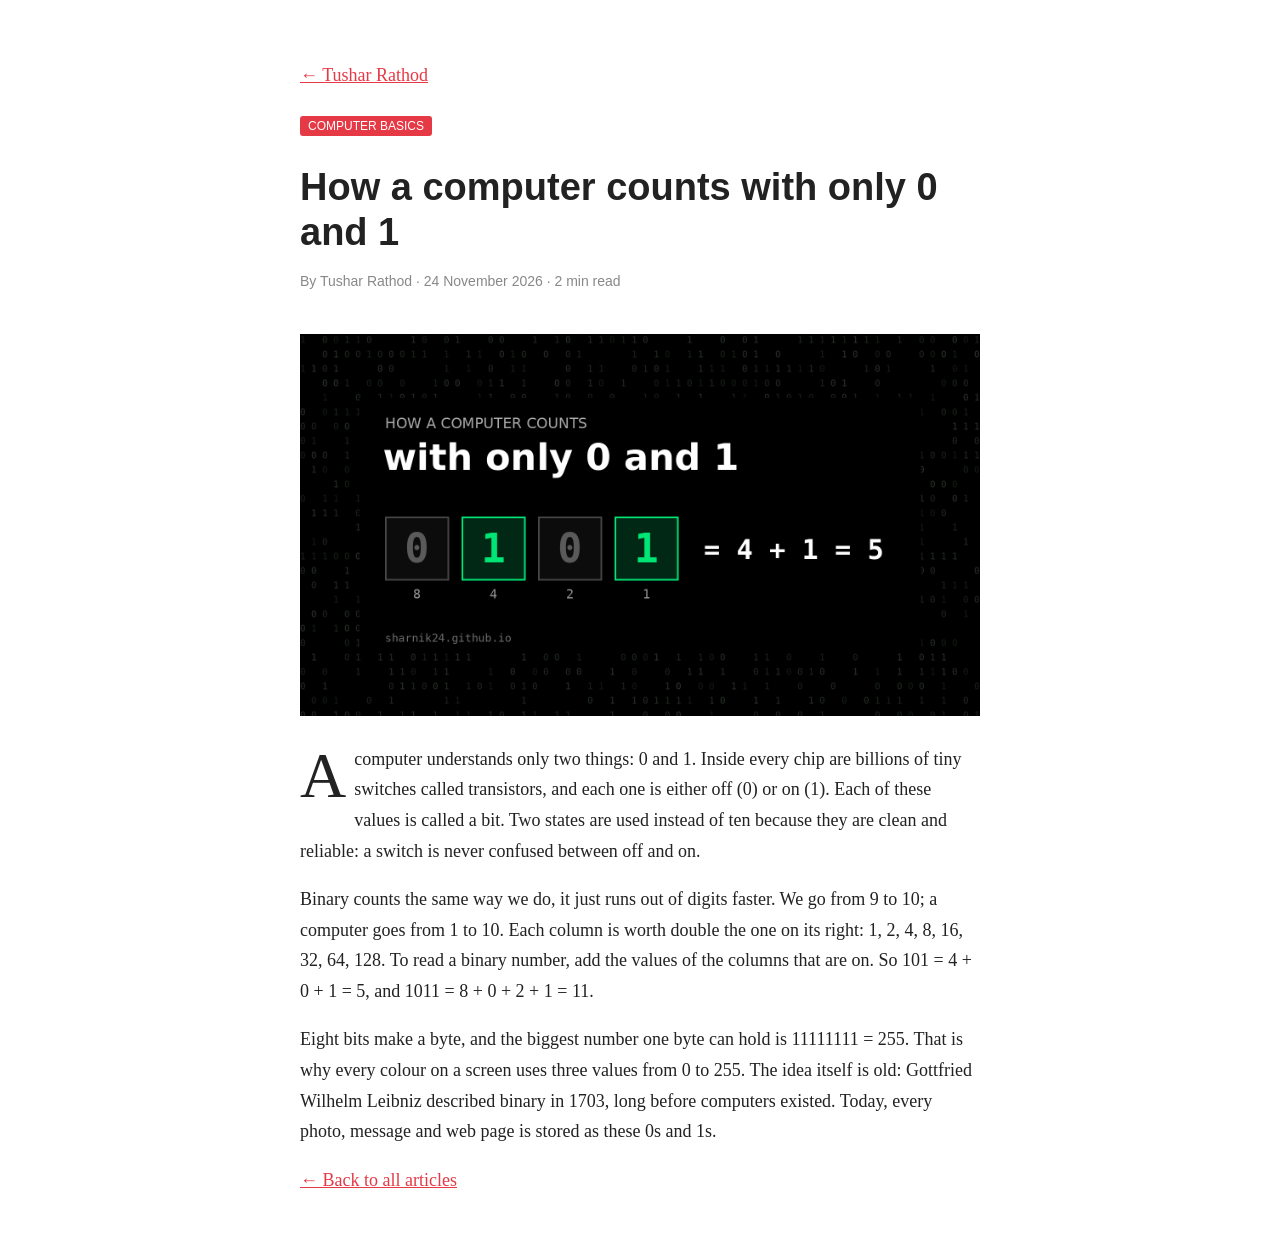
==== commit cb3e407a: "Update article content and metadata in binary.html" ====
--- a/binary.html
+++ b/binary.html
@@ -11,71 +11,16 @@
 
     <span class="tag">Computer Basics</span>
     <h1>How a computer counts with only 0 and 1</h1>
-    <p class="meta">By Tushar Rathod · 24 November 2026 · 12 min read</p>
+    <p class="meta">By Tushar Rathod · 24 November 2026 · 2 min read</p>
 
     <img src="binary-cover.png" alt="Binary 0101 equals 5" width="100%">
 
-    <p class="lead">A computer, the machine that runs banks, airports, hospitals and the phone in your pocket, only understands two things: 0 and 1. Nothing else. No letters, no colours, no pictures. Just 0 and 1. Everything you see on a screen is built on top of this one simple idea. This article explains, step by step and in simple words, how that works.</p>
+    <p class="lead">A computer understands only two things: 0 and 1. Inside every chip are billions of tiny switches called transistors, and each one is either off (0) or on (1). Each of these values is called a bit. Two states are used instead of ten because they are clean and reliable: a switch is never confused between off and on.</p>
 
-    <h2>Before computers, let's look at how we count</h2>
-    <p>Most of us never think about how we count. We just do it. But if you want to understand binary, you have to first understand your own counting system, because binary follows the exact same rules. Only one thing is different.</p>
-    <p>We use ten digits: 0, 1, 2, 3, 4, 5, 6, 7, 8 and 9. That's why our system is called decimal, from the Latin word for ten. Now think about what happens when you count past 9. You don't have an eleventh digit. So you do something clever without even noticing: you put a 1 in a new column on the left, and the right column goes back to 0. That's how 9 becomes 10.</p>
-    <p>And every column has a value. Take the number 352. The right column is the ones, the middle column is the tens, the left column is the hundreds. So 352 really means 3 hundreds, 5 tens and 2 ones. 300 + 50 + 2. Each column is worth ten times the column on its right: 1, 10, 100, 1000. We learned this in school as "place value", and then we forgot it because it became automatic. Keep this idea in your head, because binary works exactly like this.</p>
+    <p>Binary counts the same way we do, it just runs out of digits faster. We go from 9 to 10; a computer goes from 1 to 10. Each column is worth double the one on its right: 1, 2, 4, 8, 16, 32, 64, 128. To read a binary number, add the values of the columns that are on. So 101 = 4 + 0 + 1 = 5, and 1011 = 8 + 0 + 2 + 1 = 11.</p>
 
-    <h2>Why a computer can't use ten digits</h2>
-    <p>Inside a computer chip there are billions of tiny switches called transistors. Each switch can only be in one of two states: off or on. There is no "a little bit on". It's either current flowing or not flowing. Off we call 0. On we call 1. Each of these 0-or-1 values is called a bit, which is short for "binary digit".</p>
-    <p>Now you might ask, why not build switches with ten levels so computers can use our normal decimal system? Actually, people tried. One of the famous early computers, ENIAC, built in the 1940s in America, worked in decimal. But it was huge, complicated and hard to keep reliable. The problem is simple: if a wire has to show ten different levels of electricity, a small disturbance can turn a 6 into a 7, and now your answer is wrong. But if the wire only has to show two states, off or on, it's very hard to confuse them. Two states are clean. Two states are reliable. That's why almost every computer built after that uses binary. It's not because binary is fancy. It's because it's the most reliable way to build a machine that never gets confused.</p>
+    <p>Eight bits make a byte, and the biggest number one byte can hold is 11111111 = 255. That is why every colour on a screen uses three values from 0 to 255. The idea itself is old: Gottfried Wilhelm Leibniz described binary in 1703, long before computers existed. Today, every photo, message and web page is stored as these 0s and 1s.</p>
 
-    <h2>Counting in binary</h2>
-    <p>Here is the beautiful part. A computer counts using exactly the same rule we use. The only difference is that it runs out of digits much faster. We run out after 9. A computer runs out after 1. So it has to move to a new column much earlier.</p>
-    <p>Let's count slowly. 0. Then 1. Now we want to go one more, but there is no "2" in binary. So, same rule as us: put a 1 in a new column on the left, and the right column goes back to 0. That gives us 10. So in binary, 10 means two, not ten. Then 11 is three. Now both columns are full again, so we need a third column: 100 is four. And it keeps going like this.</p>
-
-    <table>
-      <tr><th>Normal</th><th>Binary</th><th>Normal</th><th>Binary</th></tr>
-      <tr><td>0</td><td>0000</td><td>8</td><td>1000</td></tr>
-      <tr><td>1</td><td>0001</td><td>9</td><td>1001</td></tr>
-      <tr><td>2</td><td>0010</td><td>10</td><td>1010</td></tr>
-      <tr><td>3</td><td>0011</td><td>11</td><td>1011</td></tr>
-      <tr><td>4</td><td>0100</td><td>12</td><td>1100</td></tr>
-      <tr><td>5</td><td>0101</td><td>13</td><td>1101</td></tr>
-      <tr><td>6</td><td>0110</td><td>14</td><td>1110</td></tr>
-      <tr><td>7</td><td>0111</td><td>15</td><td>1111</td></tr>
-    </table>
-
-    <p>I wrote them with four digits so you can see the pattern clearly. Look at the right column: it goes 0, 1, 0, 1, 0, 1, switching every single time. The next column switches every two numbers. The next one every four. The left one every eight. Once you see this pattern, you can't unsee it. It's like a car's odometer, but with only 0 and 1 on each wheel.</p>
-
-    <h2>How to read any binary number</h2>
-    <p>Remember how in decimal each column is worth ten times the one on its right? In binary, each column is worth two times the one on its right. So from right to left, the column values are:</p>
-    <p><strong>1, 2, 4, 8, 16, 32, 64, 128</strong></p>
-    <p>That's all you need to remember. Now, to read a binary number, you just look at which columns are on (1), and add up their values. Ignore the columns that are off (0).</p>
-    <p>Let's take 101. Right column, value 1: it's on, so take 1. Middle column, value 2: it's off, so take nothing. Left column, value 4: it's on, so take 4. Now add: 4 + 0 + 1 = 5. So 101 in binary is 5.</p>
-    <p>One more: 1011. From right to left the values are 1, 2, 4, 8. The 1 is on, the 2 is on, the 4 is off, the 8 is on. So 8 + 0 + 2 + 1 = 11.</p>
-    <p>Try this one yourself before reading the answer: 110. The 4 is on, the 2 is on, the 1 is off. 4 + 2 = 6. If you got it, you can now read binary. That's the whole skill. After two or three examples, your brain starts doing it automatically.</p>
-
-    <h2>Going the other way: from a normal number to binary</h2>
-    <p>Reading binary is one thing. But how do you turn a normal number into binary? There is a simple method: keep dividing by 2 and write down the remainder each time. Let's do 13.</p>
-    <p>13 divided by 2 is 6, remainder 1.<br>
-    6 divided by 2 is 3, remainder 0.<br>
-    3 divided by 2 is 1, remainder 1.<br>
-    1 divided by 2 is 0, remainder 1.</p>
-    <p>Now read the remainders from bottom to top: 1101. That's 13 in binary. Let's check it with our column trick: 8 + 4 + 0 + 1 = 13. Correct.</p>
-
-    <h2>A computer can even do maths with this</h2>
-    <p>Adding in binary follows the same rules as normal adding, with "carrying". The only thing to remember is that in binary, 1 + 1 = 10. Because 1 + 1 is two, and two in binary is written 10. So you write 0 and carry 1 to the next column, exactly like when you do 5 + 5 = 10 in normal maths.</p>
-    <p>Let's add 5 and 3. In binary, 5 is 0101 and 3 is 0011. Start from the right: 1 + 1 = 10, write 0, carry 1. Next column: 0 + 1 + the carried 1 = 10, write 0, carry 1. Next: 1 + 0 + the carried 1 = 10, write 0, carry 1. Last: 0 + 0 + the carried 1 = 1. Answer: 1000. And 1000 in binary is 8. And 5 + 3 is 8. The computer just did maths using nothing but switches. Every calculation your phone does, from a calculator to a game, comes down to this, done billions of times per second.</p>
-
-    <h2>This idea is older than computers</h2>
-    <p>Binary was not invented for computers. In 1703, a German mathematician called Gottfried Wilhelm Leibniz published a paper about a number system that used only 0 and 1. There were no computers then. No electricity in homes. He was simply fascinated by the idea that every number could be written with just two symbols. He even noticed that an ancient Chinese book, the I Ching, used patterns of broken and unbroken lines that matched his binary numbers.</p>
-    <p>Then, in 1854, an English mathematician named George Boole wrote about a kind of logic that works with only two values: true and false. Today we call it Boolean logic. And in 1937, a young American student called Claude Shannon wrote his master's thesis showing that electrical switches could be used to do Boole's logic. That one idea connected everything: Leibniz's 0 and 1, Boole's true and false, and real electrical switches. That is the foundation every computer stands on today.</p>
-
-    <h2>Bits and bytes</h2>
-    <p>One bit alone can't do much. It can only say yes or no, on or off. So computers group bits together. Eight bits together are called a byte. With 8 bits, the smallest number you can make is 00000000, which is 0. The biggest is 11111111. Add up all the column values: 128 + 64 + 32 + 16 + 8 + 4 + 2 + 1 = 255. So one byte can hold any number from 0 to 255. That's 256 different values in total.</p>
-    <p>And once you know this, you start seeing 255 everywhere. Every colour on your screen is made of three numbers: red, green and blue, and each one goes from 0 to 255, because each one is stored in one byte. That's why your screen can show 256 × 256 × 256, which is about 16.7 million colours. Your home internet address, like 192.168.1.1, is made of four numbers, and none of them can go above 255. Same reason: each part is one byte.</p>
-    <p>When you hear kilobyte, megabyte and gigabyte, it's just more and more bytes. A kilobyte is around a thousand bytes, a megabyte is around a million, and a gigabyte is around a billion. So a 4 GB movie on your phone is roughly 32 billion tiny switches, each one either on or off.</p>
-
-    <h2>What this really means</h2>
-    <p>Everything on your computer is stored this way. Your photos, your music, your WhatsApp messages, your bank balance, and this page you are reading right now. All of it, at the very bottom, is just 0s and 1s. Billions of switches turning on and off, very, very fast. There is no magic inside. There is only a very simple idea, repeated an unbelievable number of times.</p>
-    <p>At the bottom, a computer is just switches and adding. Once that is clear, everything built on top of it becomes much easier to understand.</p>
 
     <p><a href="index.html">← Back to all articles</a></p>
   </body>
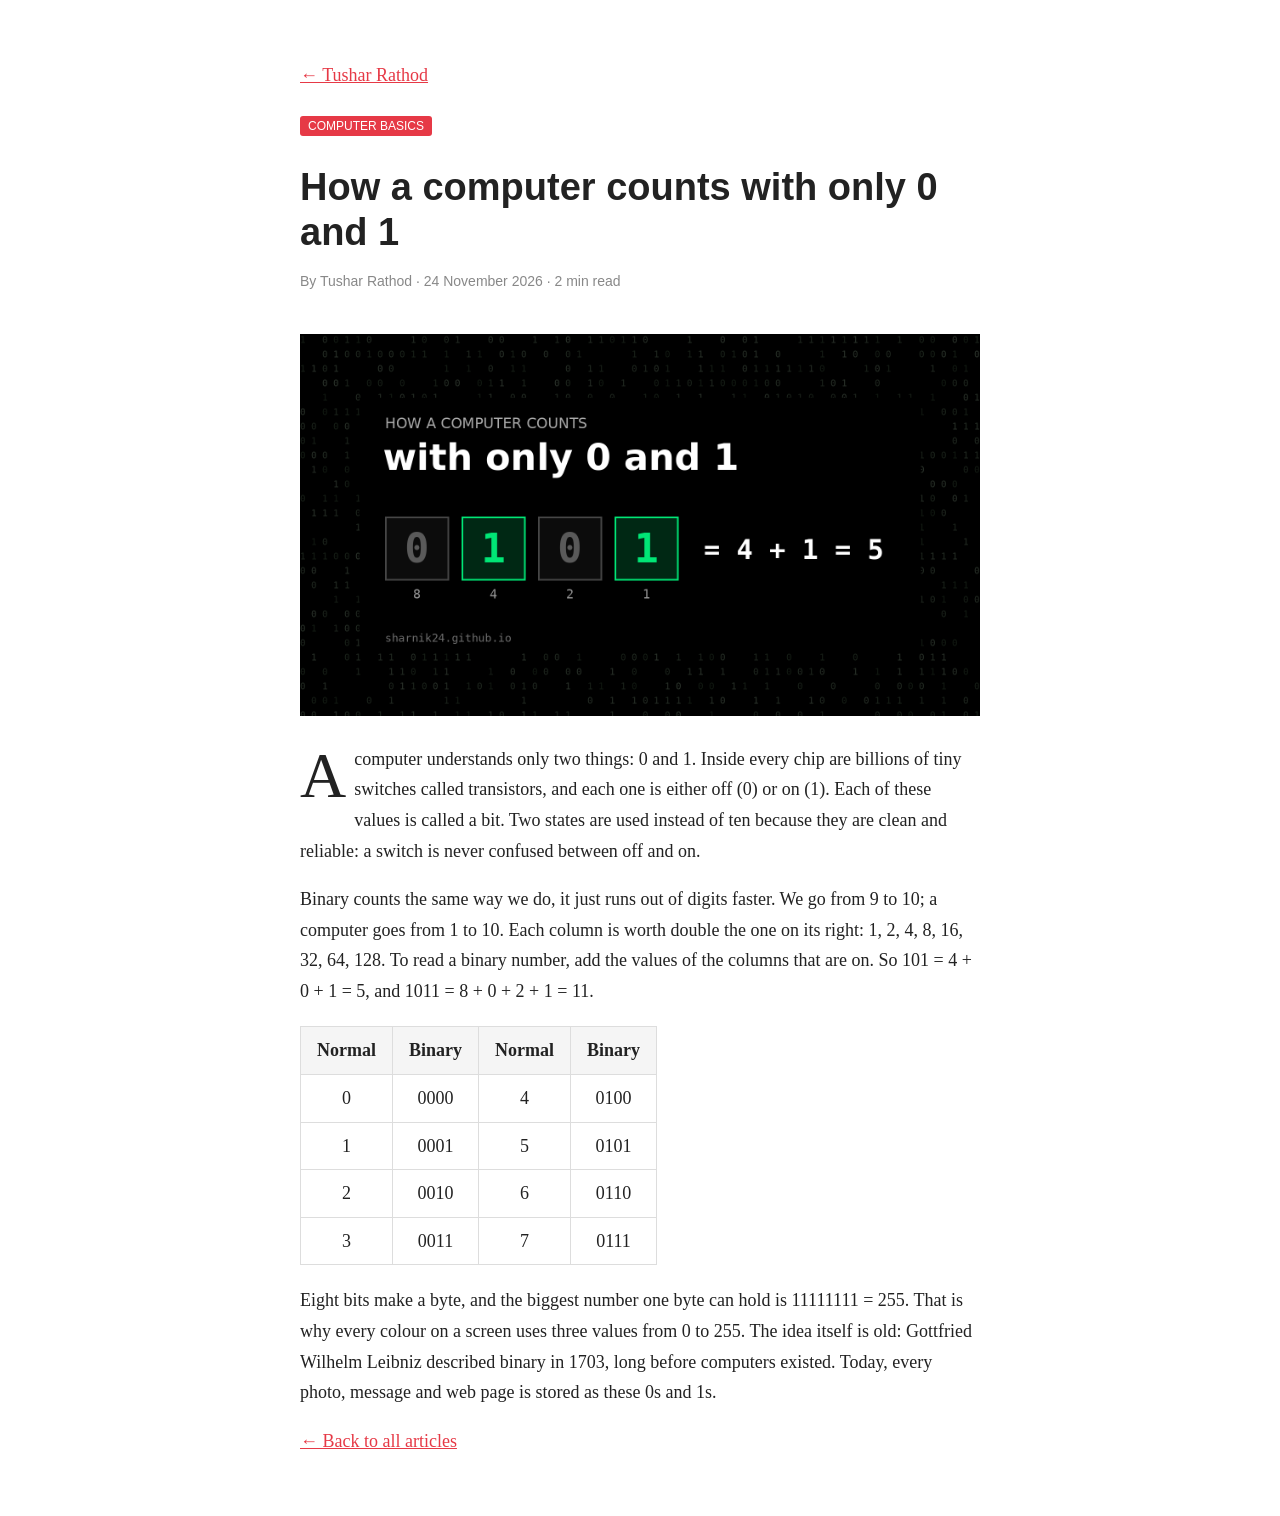
==== commit a91470f2: "Add binary representation table to binary.html Added a table to illustrate binary representations of" ====
--- a/binary.html
+++ b/binary.html
@@ -19,6 +19,14 @@
 
     <p>Binary counts the same way we do, it just runs out of digits faster. We go from 9 to 10; a computer goes from 1 to 10. Each column is worth double the one on its right: 1, 2, 4, 8, 16, 32, 64, 128. To read a binary number, add the values of the columns that are on. So 101 = 4 + 0 + 1 = 5, and 1011 = 8 + 0 + 2 + 1 = 11.</p>
 
+    <table>
+      <tr><th>Normal</th><th>Binary</th><th>Normal</th><th>Binary</th></tr>
+      <tr><td>0</td><td>0000</td><td>4</td><td>0100</td></tr>
+      <tr><td>1</td><td>0001</td><td>5</td><td>0101</td></tr>
+      <tr><td>2</td><td>0010</td><td>6</td><td>0110</td></tr>
+      <tr><td>3</td><td>0011</td><td>7</td><td>0111</td></tr>
+    </table>
+
     <p>Eight bits make a byte, and the biggest number one byte can hold is 11111111 = 255. That is why every colour on a screen uses three values from 0 to 255. The idea itself is old: Gottfried Wilhelm Leibniz described binary in 1703, long before computers existed. Today, every photo, message and web page is stored as these 0s and 1s.</p>
 
 
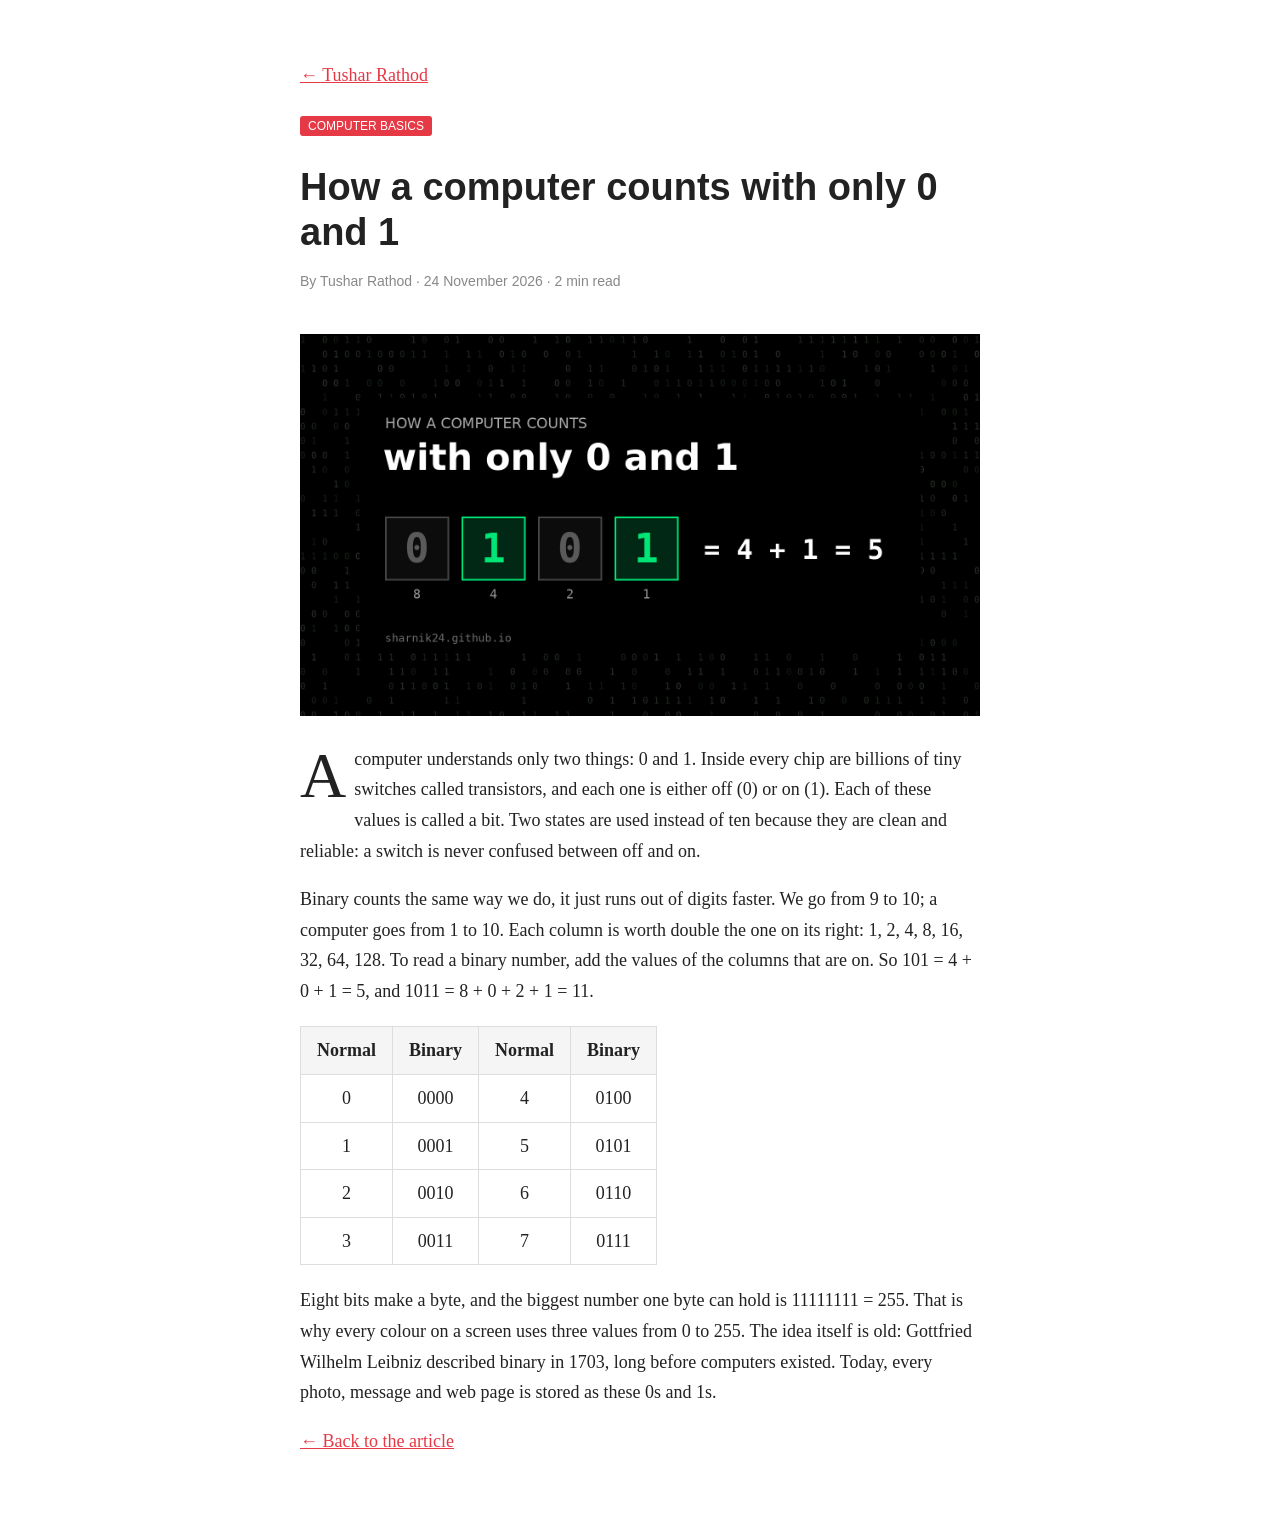
==== commit b1254117: "Update link text for navigation in binary.html" ====
--- a/binary.html
+++ b/binary.html
@@ -30,6 +30,6 @@
     <p>Eight bits make a byte, and the biggest number one byte can hold is 11111111 = 255. That is why every colour on a screen uses three values from 0 to 255. The idea itself is old: Gottfried Wilhelm Leibniz described binary in 1703, long before computers existed. Today, every photo, message and web page is stored as these 0s and 1s.</p>
 
 
-    <p><a href="index.html">← Back to all articles</a></p>
+    <p><a href="index.html">← Back to the article</a></p>
   </body>
 </html>
